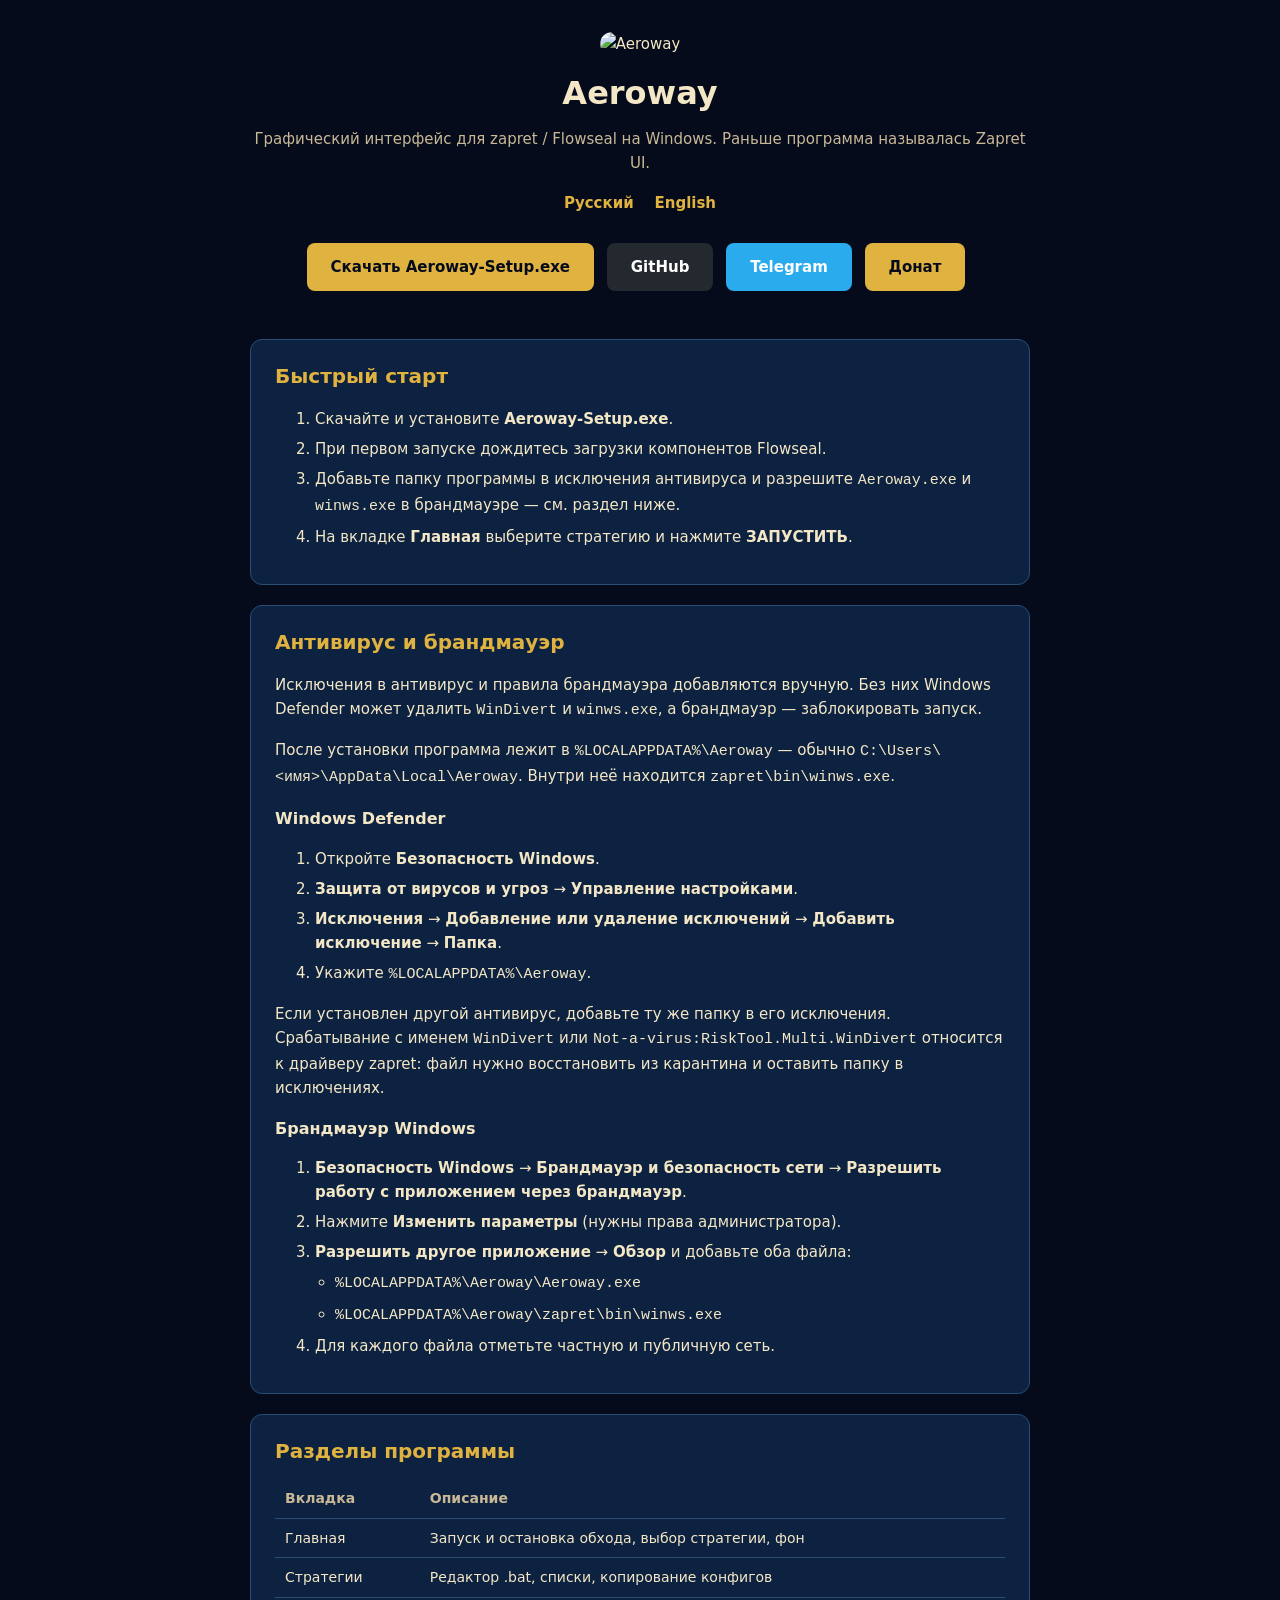
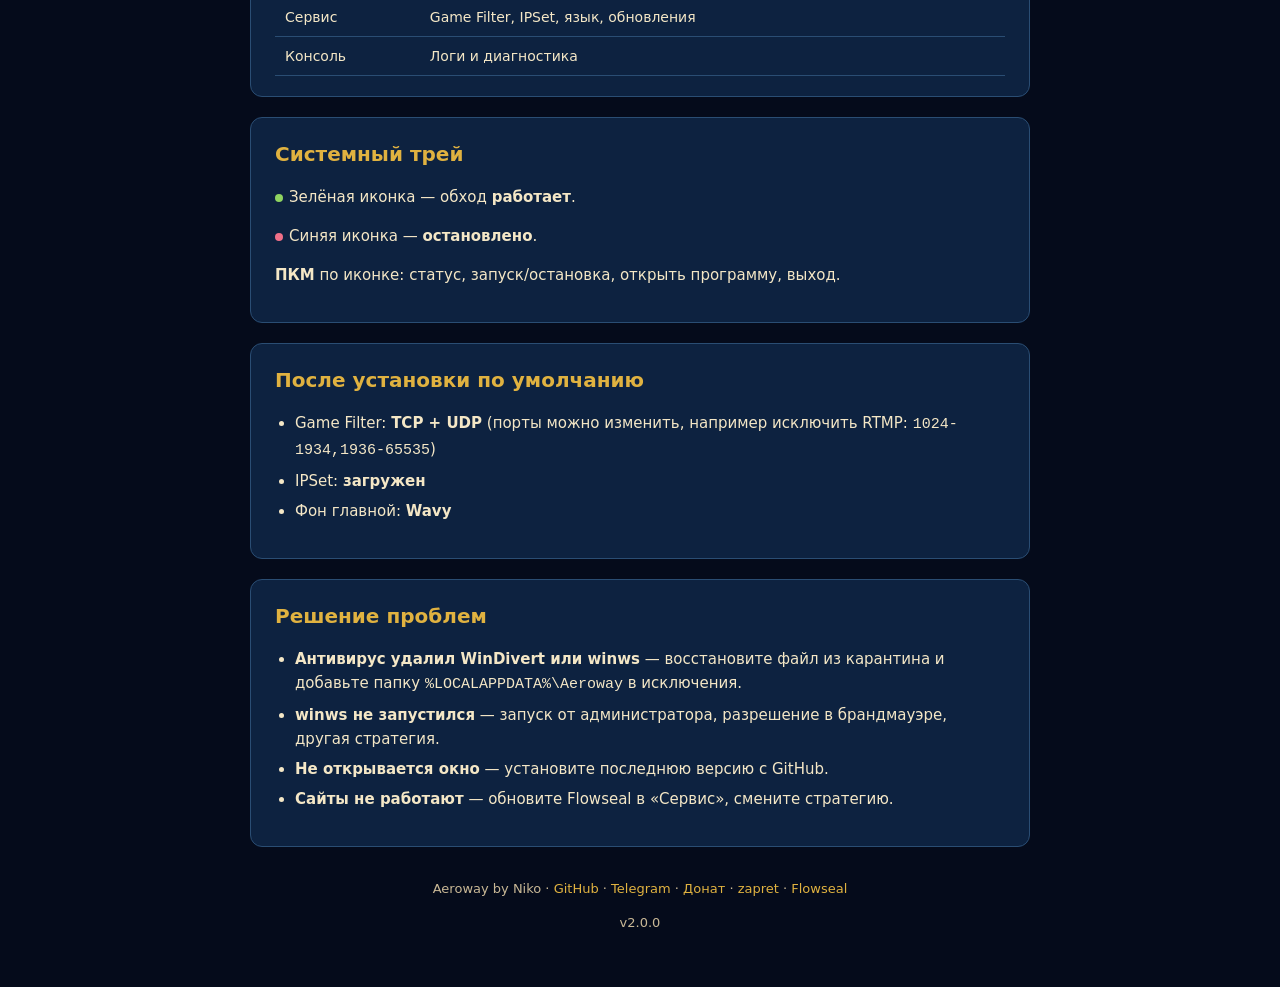
==== docs/index.html @ 629d97ea "Mark Aeroway 2.0.0 as the finished release. Co-authored-by: Cursor <cursoragent@cursor.com>" ====
<!DOCTYPE html>
<html lang="ru">
<head>
  <meta charset="UTF-8">
  <meta name="viewport" content="width=device-width, initial-scale=1">
  <title>Aeroway — руководство</title>
  <meta name="description" content="Руководство пользователя Aeroway — обход блокировок Discord, YouTube и других сервисов на Windows.">
  <link rel="icon" href="https://raw.githubusercontent.com/RaccoonLaptop/Aeroway/main/Assets/icon-readme.png">
  <style>
    :root {
      --bg: #050b1b;
      --surface: #0d2240;
      --surface-light: #12355b;
      --border: #2a4d73;
      --accent: #e0b240;
      --accent-hover: #f0cc62;
      --success: #8fd460;
      --error: #f07088;
      --text: #f4e7c6;
      --muted: #c9b896;
    }
    * { box-sizing: border-box; }
    body {
      margin: 0;
      font-family: "Segoe UI", system-ui, sans-serif;
      background: var(--bg);
      color: var(--text);
      line-height: 1.6;
      font-size: 15px;
    }
    a { color: var(--accent); text-decoration: none; }
    a:hover { color: var(--accent-hover); text-decoration: underline; }
    .wrap { max-width: 820px; margin: 0 auto; padding: 32px 20px 64px; }
    header { text-align: center; margin-bottom: 40px; }
    header img { width: 96px; height: 96px; border-radius: 20px; margin-bottom: 12px; }
    h1 { font-size: 2rem; margin: 0 0 8px; }
    .tagline { color: var(--muted); margin: 0; }
    nav.lang { margin-top: 16px; }
    nav.lang a { margin: 0 8px; font-weight: 600; }
    section {
      background: var(--surface);
      border: 1px solid var(--border);
      border-radius: 12px;
      padding: 20px 24px;
      margin-bottom: 20px;
    }
    h2 { font-size: 1.25rem; margin: 0 0 12px; color: var(--accent); }
    h3 { font-size: 1rem; margin: 16px 0 8px; }
    ul { padding-left: 1.25rem; }
    li { margin: 6px 0; }
    .btn {
      display: inline-block;
      background: var(--accent);
      color: #050b1b;
      font-weight: 600;
      padding: 12px 24px;
      border-radius: 8px;
      margin: 8px 8px 8px 0;
      text-decoration: none;
    }
    .btn:hover { background: var(--accent-hover); color: #050b1b; text-decoration: none; }
    .btn.secondary {
      background: var(--surface-light);
      color: var(--text);
      border: 1px solid var(--border);
    }
    .btn.telegram { background: #2AABEE; color: #fff; }
    .btn.telegram:hover { background: #229ED9; color: #fff; }
    .btn.github { background: #24292F; color: #fff; }
    .btn.github:hover { background: #32383F; color: #fff; }
    .btn.donate { background: #e0b240; color: #050b1b; }
    .btn.donate:hover { background: #f0cc62; color: #050b1b; }
    table { width: 100%; border-collapse: collapse; font-size: 14px; }
    th, td { text-align: left; padding: 8px 10px; border-bottom: 1px solid var(--border); }
    th { color: var(--muted); font-weight: 600; }
    .dot { display: inline-block; width: 8px; height: 8px; border-radius: 50%; margin-right: 6px; vertical-align: middle; }
    .dot.ok { background: var(--success); }
    .dot.err { background: var(--error); }
    footer { text-align: center; color: var(--muted); font-size: 13px; margin-top: 32px; }
    #en { display: none; }
    html.lang-en #ru { display: none; }
    html.lang-en #en { display: block; }
  </style>
</head>
<body>
  <div class="wrap">
    <header>
      <img src="https://raw.githubusercontent.com/RaccoonLaptop/Aeroway/main/Assets/icon-readme.png" alt="Aeroway">
      <h1>Aeroway</h1>
      <p class="tagline" id="ru">Графический интерфейс для zapret / Flowseal на Windows. Раньше программа называлась Zapret UI.</p>
      <p class="tagline" id="en">Graphical interface for zapret / Flowseal on Windows. Previously called Zapret UI.</p>
      <nav class="lang">
        <a href="#" onclick="setLang('ru');return false;">Русский</a>
        <a href="#" onclick="setLang('en');return false;">English</a>
      </nav>
      <p style="margin-top:20px">
        <a class="btn" href="https://github.com/RaccoonLaptop/Aeroway/releases/latest">Скачать Aeroway-Setup.exe</a>
        <a class="btn github" href="https://github.com/RaccoonLaptop/Aeroway">GitHub</a>
        <a class="btn telegram" href="https://t.me/AerowayUI">Telegram</a>
        <a class="btn donate" href="donate.html">Донат</a>
      </p>
    </header>

    <div id="ru-content">
      <section>
        <h2>Быстрый старт</h2>
        <ol>
          <li>Скачайте и установите <strong>Aeroway-Setup.exe</strong>.</li>
          <li>При первом запуске дождитесь загрузки компонентов Flowseal.</li>
          <li>Добавьте папку программы в исключения антивируса и разрешите <code>Aeroway.exe</code> и <code>winws.exe</code> в брандмауэре — см. раздел ниже.</li>
          <li>На вкладке <strong>Главная</strong> выберите стратегию и нажмите <strong>ЗАПУСТИТЬ</strong>.</li>
        </ol>
      </section>

      <section>
        <h2>Антивирус и брандмауэр</h2>
        <p>Исключения в антивирус и правила брандмауэра добавляются вручную. Без них Windows Defender может удалить <code>WinDivert</code> и <code>winws.exe</code>, а брандмауэр — заблокировать запуск.</p>
        <p>После установки программа лежит в <code>%LOCALAPPDATA%\Aeroway</code> — обычно <code>C:\Users\&lt;имя&gt;\AppData\Local\Aeroway</code>. Внутри неё находится <code>zapret\bin\winws.exe</code>.</p>
        <h3>Windows Defender</h3>
        <ol>
          <li>Откройте <strong>Безопасность Windows</strong>.</li>
          <li><strong>Защита от вирусов и угроз</strong> → <strong>Управление настройками</strong>.</li>
          <li><strong>Исключения</strong> → <strong>Добавление или удаление исключений</strong> → <strong>Добавить исключение</strong> → <strong>Папка</strong>.</li>
          <li>Укажите <code>%LOCALAPPDATA%\Aeroway</code>.</li>
        </ol>
        <p>Если установлен другой антивирус, добавьте ту же папку в его исключения. Срабатывание с именем <code>WinDivert</code> или <code>Not-a-virus:RiskTool.Multi.WinDivert</code> относится к драйверу zapret: файл нужно восстановить из карантина и оставить папку в исключениях.</p>
        <h3>Брандмауэр Windows</h3>
        <ol>
          <li><strong>Безопасность Windows</strong> → <strong>Брандмауэр и безопасность сети</strong> → <strong>Разрешить работу с приложением через брандмауэр</strong>.</li>
          <li>Нажмите <strong>Изменить параметры</strong> (нужны права администратора).</li>
          <li><strong>Разрешить другое приложение</strong> → <strong>Обзор</strong> и добавьте оба файла:
            <ul>
              <li><code>%LOCALAPPDATA%\Aeroway\Aeroway.exe</code></li>
              <li><code>%LOCALAPPDATA%\Aeroway\zapret\bin\winws.exe</code></li>
            </ul>
          </li>
          <li>Для каждого файла отметьте частную и публичную сеть.</li>
        </ol>
      </section>

      <section>
        <h2>Разделы программы</h2>
        <table>
          <tr><th>Вкладка</th><th>Описание</th></tr>
          <tr><td>Главная</td><td>Запуск и остановка обхода, выбор стратегии, фон</td></tr>
          <tr><td>Стратегии</td><td>Редактор .bat, списки, копирование конфигов</td></tr>
          <tr><td>Сервис</td><td>Game Filter, IPSet, язык, обновления</td></tr>
          <tr><td>Консоль</td><td>Логи и диагностика</td></tr>
        </table>
      </section>

      <section>
        <h2>Системный трей</h2>
        <p><span class="dot ok"></span>Зелёная иконка — обход <strong>работает</strong>.</p>
        <p><span class="dot err"></span>Синяя иконка — <strong>остановлено</strong>.</p>
        <p><strong>ПКМ</strong> по иконке: статус, запуск/остановка, открыть программу, выход.</p>
      </section>

      <section>
        <h2>После установки по умолчанию</h2>
        <ul>
          <li>Game Filter: <strong>TCP + UDP</strong> (порты можно изменить, например исключить RTMP: <code>1024-1934,1936-65535</code>)</li>
          <li>IPSet: <strong>загружен</strong></li>
          <li>Фон главной: <strong>Wavy</strong></li>
        </ul>
      </section>

      <section>
        <h2>Решение проблем</h2>
        <ul>
          <li><strong>Антивирус удалил WinDivert или winws</strong> — восстановите файл из карантина и добавьте папку <code>%LOCALAPPDATA%\Aeroway</code> в исключения.</li>
          <li><strong>winws не запустился</strong> — запуск от администратора, разрешение в брандмауэре, другая стратегия.</li>
          <li><strong>Не открывается окно</strong> — установите последнюю версию с GitHub.</li>
          <li><strong>Сайты не работают</strong> — обновите Flowseal в «Сервис», смените стратегию.</li>
        </ul>
      </section>

    </div>

    <div id="en-content" style="display:none">
      <section>
        <h2>Quick start</h2>
        <ol>
          <li>Download and install <strong>Aeroway-Setup.exe</strong>.</li>
          <li>On first launch wait for Flowseal components to download.</li>
          <li>Add the app folder to antivirus exclusions and allow <code>Aeroway.exe</code> and <code>winws.exe</code> through the firewall — see the section below.</li>
          <li>On <strong>Home</strong> pick a strategy and press <strong>START</strong>.</li>
        </ol>
      </section>

      <section>
        <h2>Antivirus and firewall</h2>
        <p>Antivirus exclusions and firewall rules are added manually. Without them, Windows Defender may remove <code>WinDivert</code> and <code>winws.exe</code>, and the firewall may block startup.</p>
        <p>After installation the app is in <code>%LOCALAPPDATA%\Aeroway</code> — usually <code>C:\Users\&lt;name&gt;\AppData\Local\Aeroway</code>. <code>zapret\bin\winws.exe</code> is inside that folder.</p>
        <h3>Windows Defender</h3>
        <ol>
          <li>Open <strong>Windows Security</strong>.</li>
          <li><strong>Virus &amp; threat protection</strong> → <strong>Manage settings</strong>.</li>
          <li><strong>Exclusions</strong> → <strong>Add or remove exclusions</strong> → <strong>Add an exclusion</strong> → <strong>Folder</strong>.</li>
          <li>Select <code>%LOCALAPPDATA%\Aeroway</code>.</li>
        </ol>
        <p>With another antivirus, add the same folder to its exclusions. A detection named <code>WinDivert</code> or <code>Not-a-virus:RiskTool.Multi.WinDivert</code> is the zapret driver: restore the file from quarantine and keep the folder excluded.</p>
        <h3>Windows Firewall</h3>
        <ol>
          <li><strong>Windows Security</strong> → <strong>Firewall &amp; network protection</strong> → <strong>Allow an app through firewall</strong>.</li>
          <li>Click <strong>Change settings</strong> (administrator rights required).</li>
          <li><strong>Allow another app</strong> → <strong>Browse</strong> and add both files:
            <ul>
              <li><code>%LOCALAPPDATA%\Aeroway\Aeroway.exe</code></li>
              <li><code>%LOCALAPPDATA%\Aeroway\zapret\bin\winws.exe</code></li>
            </ul>
          </li>
          <li>For each file, allow private and public networks.</li>
        </ol>
      </section>

      <section>
        <h2>App sections</h2>
        <table>
          <tr><th>Tab</th><th>Description</th></tr>
          <tr><td>Home</td><td>Start/stop bypass, strategy picker, background</td></tr>
          <tr><td>Strategies</td><td>.bat editor, lists, copy configs</td></tr>
          <tr><td>Service</td><td>Game filter, IPSet, language, updates</td></tr>
          <tr><td>Console</td><td>Logs and diagnostics</td></tr>
        </table>
      </section>

      <section>
        <h2>System tray</h2>
        <p><span class="dot ok"></span>Green icon — bypass <strong>running</strong>.</p>
        <p><span class="dot err"></span>Blue icon — <strong>stopped</strong>.</p>
        <p><strong>Right-click</strong>: status, start/stop, open app, exit.</p>
      </section>

      <section>
        <h2>Fresh install defaults</h2>
        <ul>
          <li>Game Filter: <strong>TCP + UDP</strong> (ports can be customized, e.g. exclude RTMP: <code>1024-1934,1936-65535</code>)</li>
          <li>IPSet: <strong>loaded</strong></li>
          <li>Home background: <strong>Wavy</strong></li>
        </ul>
      </section>

      <section>
        <h2>Troubleshooting</h2>
        <ul>
          <li><strong>Antivirus removed WinDivert or winws</strong> — restore the file from quarantine and exclude <code>%LOCALAPPDATA%\Aeroway</code>.</li>
          <li><strong>winws did not start</strong> — run as administrator, allow it in the firewall, try another strategy.</li>
          <li><strong>Window won’t open</strong> — install the latest release from GitHub.</li>
          <li><strong>Sites still blocked</strong> — update Flowseal in Service, change strategy.</li>
        </ul>
      </section>
    </div>

    <footer>
      <p>Aeroway by Niko · <a href="https://github.com/RaccoonLaptop/Aeroway">GitHub</a> · <a href="https://t.me/AerowayUI">Telegram</a> · <a href="donate.html">Донат</a> · <a href="https://github.com/bol-van/zapret">zapret</a> · <a href="https://github.com/Flowseal/zapret-discord-youtube">Flowseal</a></p>
      <p>v2.0.0</p>
    </footer>
  </div>
  <script>
    function setLang(l) {
      document.documentElement.classList.toggle('lang-en', l === 'en');
      document.getElementById('ru-content').style.display = l === 'en' ? 'none' : 'block';
      document.getElementById('en-content').style.display = l === 'en' ? 'block' : 'none';
    }
  </script>
  <script src="wavy.js"></script>
</body>
</html>
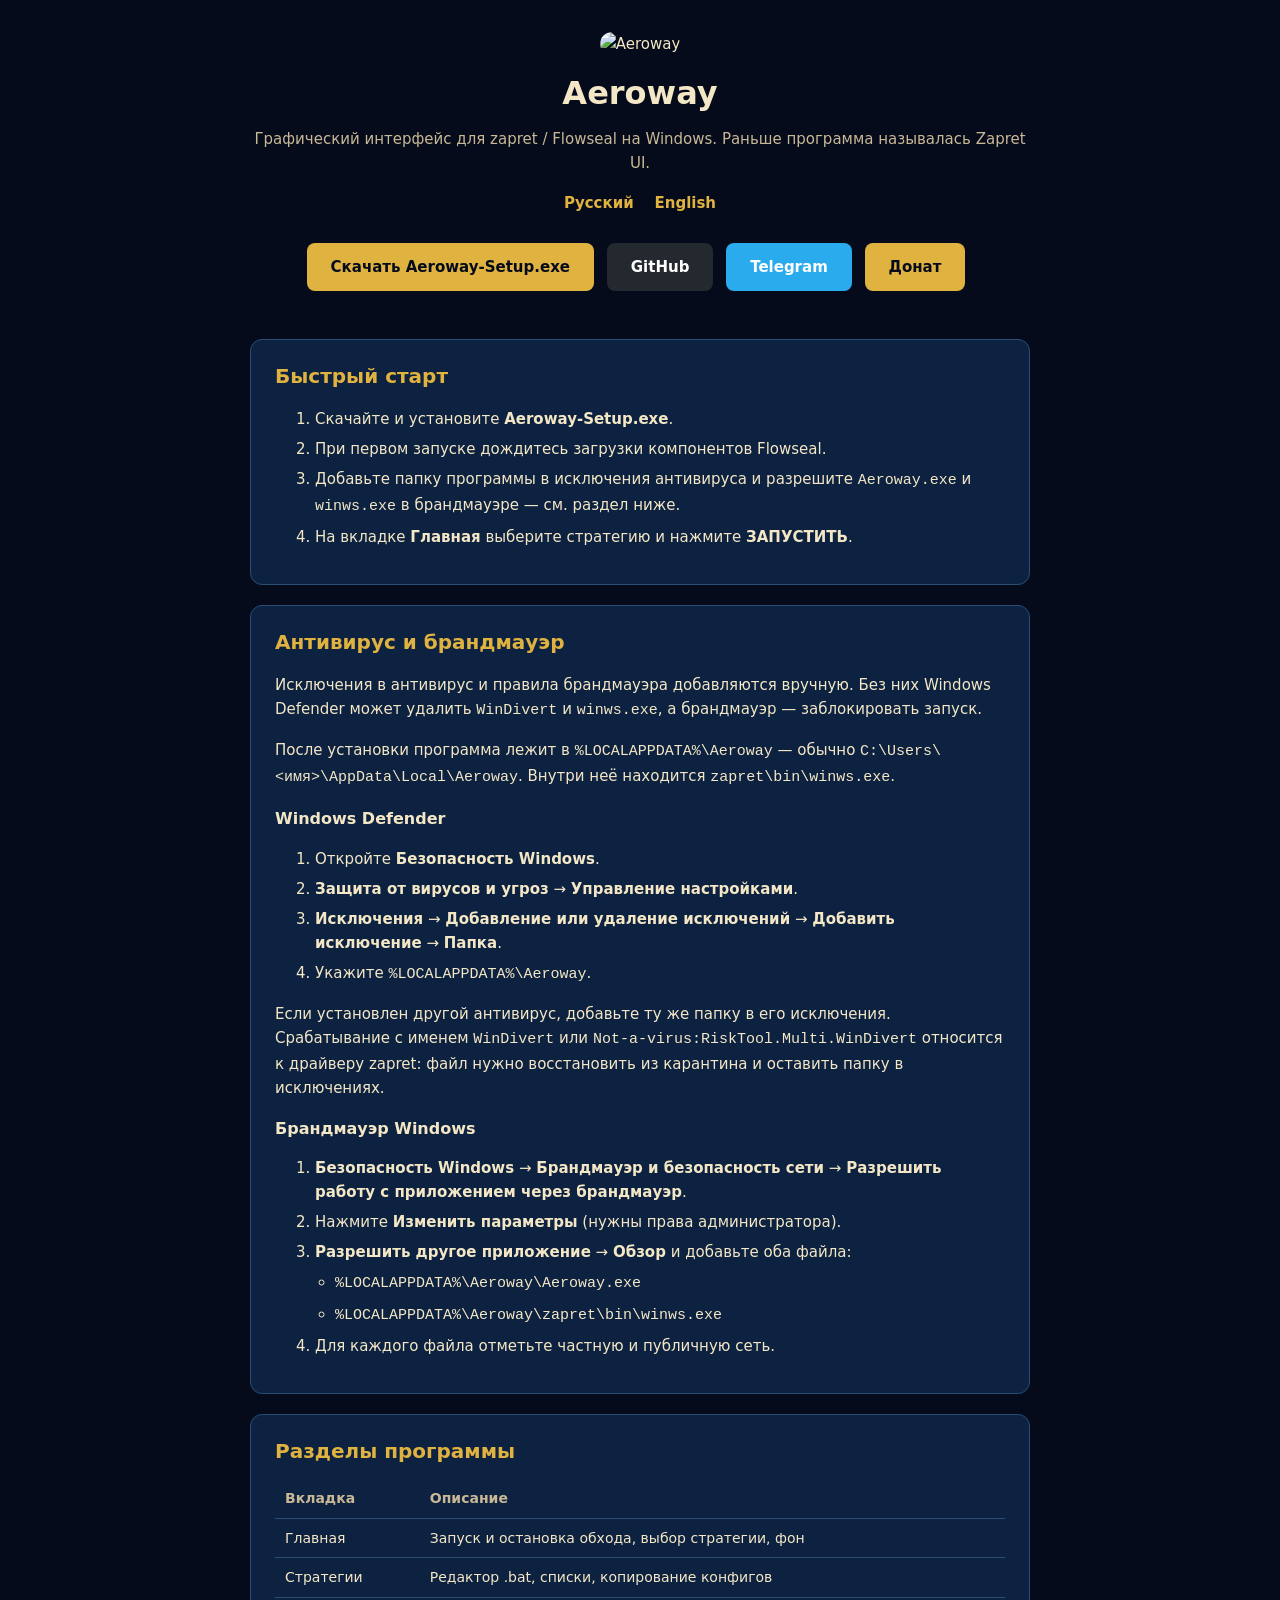
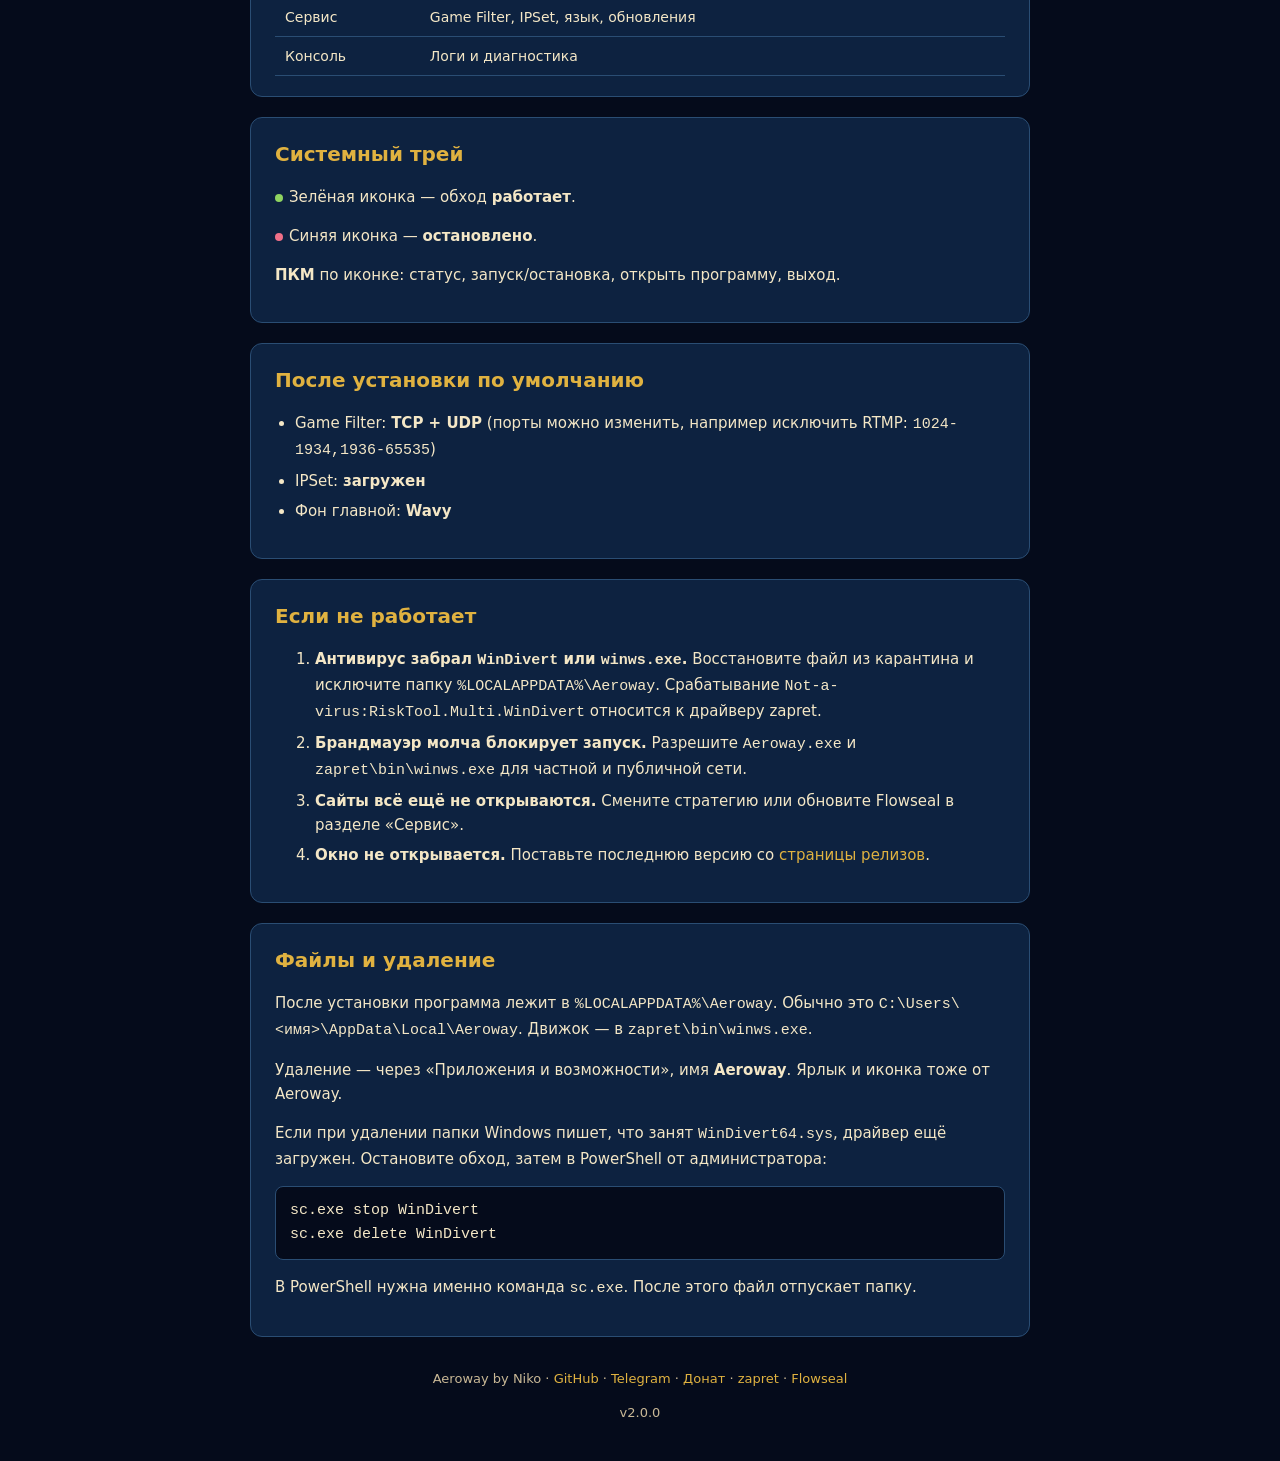
==== commit 1e88430f: "Move troubleshooting and uninstall notes into the guide and rename the interface section. Co-authore" ====
--- a/docs/index.html
+++ b/docs/index.html
@@ -76,6 +76,13 @@
     .dot { display: inline-block; width: 8px; height: 8px; border-radius: 50%; margin-right: 6px; vertical-align: middle; }
     .dot.ok { background: var(--success); }
     .dot.err { background: var(--error); }
+    pre {
+      background: var(--bg);
+      border: 1px solid var(--border);
+      border-radius: 8px;
+      padding: 12px 14px;
+      overflow-x: auto;
+    }
     footer { text-align: center; color: var(--muted); font-size: 13px; margin-top: 32px; }
     #en { display: none; }
     html.lang-en #ru { display: none; }
@@ -166,13 +173,23 @@
       </section>
 
       <section>
-        <h2>Решение проблем</h2>
-        <ul>
-          <li><strong>Антивирус удалил WinDivert или winws</strong> — восстановите файл из карантина и добавьте папку <code>%LOCALAPPDATA%\Aeroway</code> в исключения.</li>
-          <li><strong>winws не запустился</strong> — запуск от администратора, разрешение в брандмауэре, другая стратегия.</li>
-          <li><strong>Не открывается окно</strong> — установите последнюю версию с GitHub.</li>
-          <li><strong>Сайты не работают</strong> — обновите Flowseal в «Сервис», смените стратегию.</li>
-        </ul>
+        <h2>Если не работает</h2>
+        <ol>
+          <li><strong>Антивирус забрал <code>WinDivert</code> или <code>winws.exe</code>.</strong> Восстановите файл из карантина и исключите папку <code>%LOCALAPPDATA%\Aeroway</code>. Срабатывание <code>Not-a-virus:RiskTool.Multi.WinDivert</code> относится к драйверу zapret.</li>
+          <li><strong>Брандмауэр молча блокирует запуск.</strong> Разрешите <code>Aeroway.exe</code> и <code>zapret\bin\winws.exe</code> для частной и публичной сети.</li>
+          <li><strong>Сайты всё ещё не открываются.</strong> Смените стратегию или обновите Flowseal в разделе «Сервис».</li>
+          <li><strong>Окно не открывается.</strong> Поставьте последнюю версию со <a href="https://github.com/RaccoonLaptop/Aeroway/releases/latest">страницы релизов</a>.</li>
+        </ol>
+      </section>
+
+      <section>
+        <h2>Файлы и удаление</h2>
+        <p>После установки программа лежит в <code>%LOCALAPPDATA%\Aeroway</code>. Обычно это <code>C:\Users\&lt;имя&gt;\AppData\Local\Aeroway</code>. Движок — в <code>zapret\bin\winws.exe</code>.</p>
+        <p>Удаление — через «Приложения и возможности», имя <strong>Aeroway</strong>. Ярлык и иконка тоже от Aeroway.</p>
+        <p>Если при удалении папки Windows пишет, что занят <code>WinDivert64.sys</code>, драйвер ещё загружен. Остановите обход, затем в PowerShell от администратора:</p>
+        <pre><code>sc.exe stop WinDivert
+sc.exe delete WinDivert</code></pre>
+        <p>В PowerShell нужна именно команда <code>sc.exe</code>. После этого файл отпускает папку.</p>
       </section>
 
     </div>
@@ -242,13 +259,23 @@
       </section>
 
       <section>
-        <h2>Troubleshooting</h2>
-        <ul>
-          <li><strong>Antivirus removed WinDivert or winws</strong> — restore the file from quarantine and exclude <code>%LOCALAPPDATA%\Aeroway</code>.</li>
-          <li><strong>winws did not start</strong> — run as administrator, allow it in the firewall, try another strategy.</li>
-          <li><strong>Window won’t open</strong> — install the latest release from GitHub.</li>
-          <li><strong>Sites still blocked</strong> — update Flowseal in Service, change strategy.</li>
-        </ul>
+        <h2>If it does not start</h2>
+        <ol>
+          <li><strong>Antivirus removed <code>WinDivert</code> or <code>winws.exe</code>.</strong> Restore the file from quarantine and exclude <code>%LOCALAPPDATA%\Aeroway</code>. A detection named <code>Not-a-virus:RiskTool.Multi.WinDivert</code> is the zapret driver.</li>
+          <li><strong>The firewall blocks startup quietly.</strong> Allow <code>Aeroway.exe</code> and <code>zapret\bin\winws.exe</code> on private and public networks.</li>
+          <li><strong>Sites still do not open.</strong> Change the strategy or update Flowseal in Service.</li>
+          <li><strong>The window does not open.</strong> Install the latest build from the <a href="https://github.com/RaccoonLaptop/Aeroway/releases/latest">releases page</a>.</li>
+        </ol>
+      </section>
+
+      <section>
+        <h2>Files and removal</h2>
+        <p>After installation the app is in <code>%LOCALAPPDATA%\Aeroway</code>, usually <code>C:\Users\&lt;name&gt;\AppData\Local\Aeroway</code>. The engine is <code>zapret\bin\winws.exe</code>.</p>
+        <p>Remove it from Apps &amp; features under the name <strong>Aeroway</strong>. The shortcut and icon use that name too.</p>
+        <p>If Windows says <code>WinDivert64.sys</code> is in use, the driver is still loaded. Stop the bypass, then in an administrator PowerShell window:</p>
+        <pre><code>sc.exe stop WinDivert
+sc.exe delete WinDivert</code></pre>
+        <p>In PowerShell the command must be <code>sc.exe</code>. After that the file no longer locks the folder.</p>
       </section>
     </div>
 
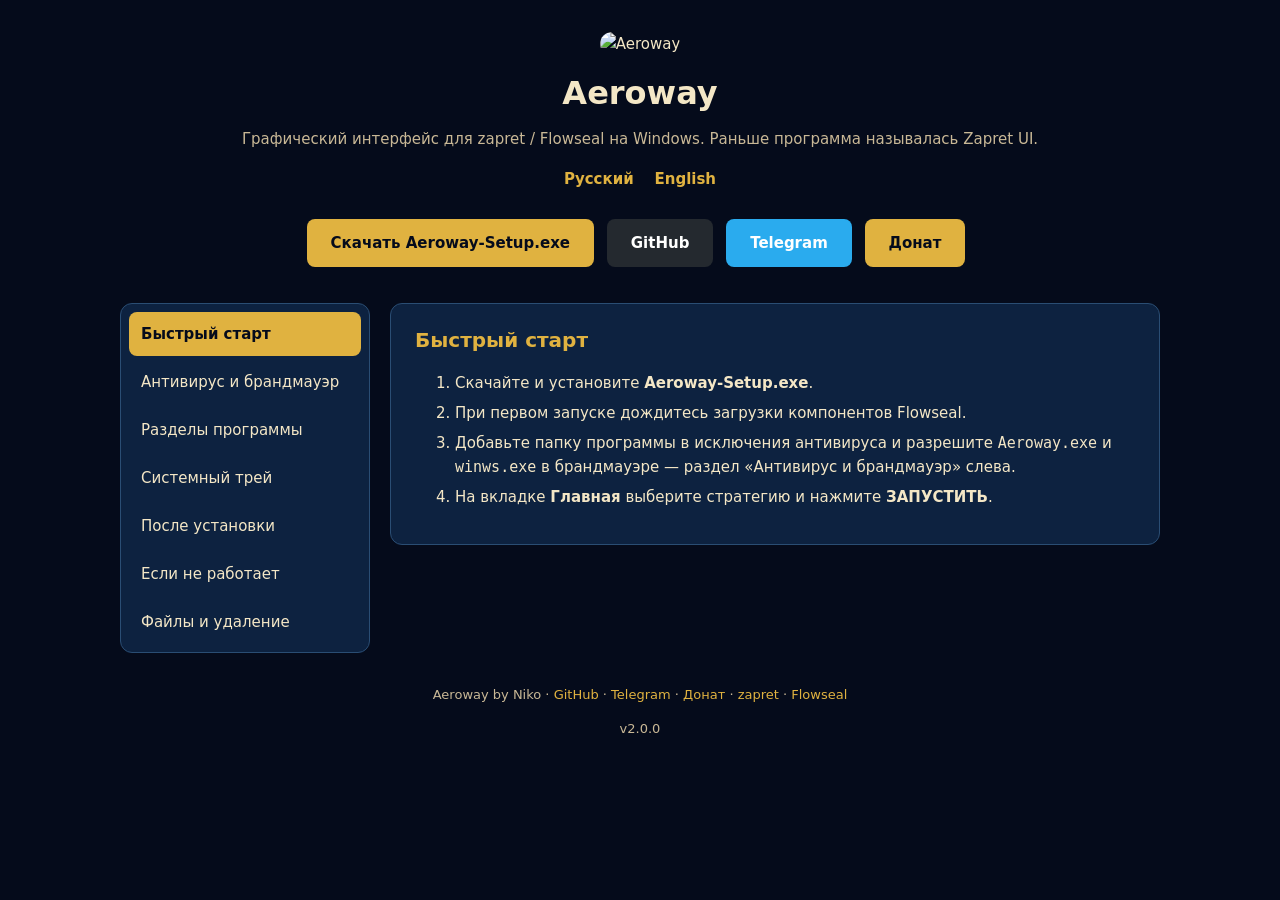
==== commit ddb55655: "Show the guide as a section list on the left and the selected text on the right. Co-authored-by: Cur" ====
--- a/docs/index.html
+++ b/docs/index.html
@@ -30,8 +30,39 @@
     }
     a { color: var(--accent); text-decoration: none; }
     a:hover { color: var(--accent-hover); text-decoration: underline; }
-    .wrap { max-width: 820px; margin: 0 auto; padding: 32px 20px 64px; }
-    header { text-align: center; margin-bottom: 40px; }
+    .wrap { max-width: 1080px; margin: 0 auto; padding: 32px 20px 64px; }
+    header { text-align: center; margin-bottom: 28px; }
+    .docs { display: grid; grid-template-columns: 250px minmax(0, 1fr); gap: 20px; align-items: start; }
+    .side {
+      position: sticky;
+      top: 16px;
+      background: var(--surface);
+      border: 1px solid var(--border);
+      border-radius: 12px;
+      padding: 8px;
+      display: flex;
+      flex-direction: column;
+      gap: 4px;
+    }
+    .side button {
+      appearance: none;
+      text-align: left;
+      background: transparent;
+      color: var(--text);
+      border: 0;
+      border-radius: 8px;
+      padding: 10px 12px;
+      cursor: pointer;
+      font: inherit;
+    }
+    .side button:hover { background: var(--surface-light); }
+    .side button.active { background: var(--accent); color: #050b1b; font-weight: 600; }
+    .panel { display: none; margin: 0; }
+    .panel.active { display: block; }
+    @media (max-width: 760px) {
+      .docs { grid-template-columns: 1fr; }
+      .side { position: static; }
+    }
     header img { width: 96px; height: 96px; border-radius: 20px; margin-bottom: 12px; }
     h1 { font-size: 2rem; margin: 0 0 8px; }
     .tagline { color: var(--muted); margin: 0; }
@@ -108,18 +139,38 @@
       </p>
     </header>
 
+    <div class="docs">
+    <nav class="side" id="ru-nav">
+      <button type="button" data-panel="start" class="active">Быстрый старт</button>
+      <button type="button" data-panel="antivirus">Антивирус и брандмауэр</button>
+      <button type="button" data-panel="sections">Разделы программы</button>
+      <button type="button" data-panel="tray">Системный трей</button>
+      <button type="button" data-panel="defaults">После установки</button>
+      <button type="button" data-panel="trouble">Если не работает</button>
+      <button type="button" data-panel="files">Файлы и удаление</button>
+    </nav>
+    <nav class="side" id="en-nav" style="display:none">
+      <button type="button" data-panel="start" class="active">Quick start</button>
+      <button type="button" data-panel="antivirus">Antivirus and firewall</button>
+      <button type="button" data-panel="sections">App sections</button>
+      <button type="button" data-panel="tray">System tray</button>
+      <button type="button" data-panel="defaults">After installation</button>
+      <button type="button" data-panel="trouble">If it does not start</button>
+      <button type="button" data-panel="files">Files and removal</button>
+    </nav>
+
     <div id="ru-content">
-      <section>
+      <section class="panel active" data-panel="start">
         <h2>Быстрый старт</h2>
         <ol>
           <li>Скачайте и установите <strong>Aeroway-Setup.exe</strong>.</li>
           <li>При первом запуске дождитесь загрузки компонентов Flowseal.</li>
-          <li>Добавьте папку программы в исключения антивируса и разрешите <code>Aeroway.exe</code> и <code>winws.exe</code> в брандмауэре — см. раздел ниже.</li>
+          <li>Добавьте папку программы в исключения антивируса и разрешите <code>Aeroway.exe</code> и <code>winws.exe</code> в брандмауэре — раздел «Антивирус и брандмауэр» слева.</li>
           <li>На вкладке <strong>Главная</strong> выберите стратегию и нажмите <strong>ЗАПУСТИТЬ</strong>.</li>
         </ol>
       </section>
 
-      <section>
+      <section class="panel" data-panel="antivirus">
         <h2>Антивирус и брандмауэр</h2>
         <p>Исключения в антивирус и правила брандмауэра добавляются вручную. Без них Windows Defender может удалить <code>WinDivert</code> и <code>winws.exe</code>, а брандмауэр — заблокировать запуск.</p>
         <p>После установки программа лежит в <code>%LOCALAPPDATA%\Aeroway</code> — обычно <code>C:\Users\&lt;имя&gt;\AppData\Local\Aeroway</code>. Внутри неё находится <code>zapret\bin\winws.exe</code>.</p>
@@ -145,7 +196,7 @@
         </ol>
       </section>
 
-      <section>
+      <section class="panel" data-panel="sections">
         <h2>Разделы программы</h2>
         <table>
           <tr><th>Вкладка</th><th>Описание</th></tr>
@@ -156,14 +207,14 @@
         </table>
       </section>
 
-      <section>
+      <section class="panel" data-panel="tray">
         <h2>Системный трей</h2>
         <p><span class="dot ok"></span>Зелёная иконка — обход <strong>работает</strong>.</p>
         <p><span class="dot err"></span>Синяя иконка — <strong>остановлено</strong>.</p>
         <p><strong>ПКМ</strong> по иконке: статус, запуск/остановка, открыть программу, выход.</p>
       </section>
 
-      <section>
+      <section class="panel" data-panel="defaults">
         <h2>После установки по умолчанию</h2>
         <ul>
           <li>Game Filter: <strong>TCP + UDP</strong> (порты можно изменить, например исключить RTMP: <code>1024-1934,1936-65535</code>)</li>
@@ -172,7 +223,7 @@
         </ul>
       </section>
 
-      <section>
+      <section class="panel" data-panel="trouble">
         <h2>Если не работает</h2>
         <ol>
           <li><strong>Антивирус забрал <code>WinDivert</code> или <code>winws.exe</code>.</strong> Восстановите файл из карантина и исключите папку <code>%LOCALAPPDATA%\Aeroway</code>. Срабатывание <code>Not-a-virus:RiskTool.Multi.WinDivert</code> относится к драйверу zapret.</li>
@@ -182,7 +233,7 @@
         </ol>
       </section>
 
-      <section>
+      <section class="panel" data-panel="files">
         <h2>Файлы и удаление</h2>
         <p>После установки программа лежит в <code>%LOCALAPPDATA%\Aeroway</code>. Обычно это <code>C:\Users\&lt;имя&gt;\AppData\Local\Aeroway</code>. Движок — в <code>zapret\bin\winws.exe</code>.</p>
         <p>Удаление — через «Приложения и возможности», имя <strong>Aeroway</strong>. Ярлык и иконка тоже от Aeroway.</p>
@@ -195,17 +246,17 @@
     </div>
 
     <div id="en-content" style="display:none">
-      <section>
+      <section class="panel active" data-panel="start">
         <h2>Quick start</h2>
         <ol>
           <li>Download and install <strong>Aeroway-Setup.exe</strong>.</li>
           <li>On first launch wait for Flowseal components to download.</li>
-          <li>Add the app folder to antivirus exclusions and allow <code>Aeroway.exe</code> and <code>winws.exe</code> through the firewall — see the section below.</li>
+          <li>Add the app folder to antivirus exclusions and allow <code>Aeroway.exe</code> and <code>winws.exe</code> through the firewall — see “Antivirus and firewall” in the menu.</li>
           <li>On <strong>Home</strong> pick a strategy and press <strong>START</strong>.</li>
         </ol>
       </section>
 
-      <section>
+      <section class="panel" data-panel="antivirus">
         <h2>Antivirus and firewall</h2>
         <p>Antivirus exclusions and firewall rules are added manually. Without them, Windows Defender may remove <code>WinDivert</code> and <code>winws.exe</code>, and the firewall may block startup.</p>
         <p>After installation the app is in <code>%LOCALAPPDATA%\Aeroway</code> — usually <code>C:\Users\&lt;name&gt;\AppData\Local\Aeroway</code>. <code>zapret\bin\winws.exe</code> is inside that folder.</p>
@@ -231,7 +282,7 @@
         </ol>
       </section>
 
-      <section>
+      <section class="panel" data-panel="sections">
         <h2>App sections</h2>
         <table>
           <tr><th>Tab</th><th>Description</th></tr>
@@ -242,14 +293,14 @@
         </table>
       </section>
 
-      <section>
+      <section class="panel" data-panel="tray">
         <h2>System tray</h2>
         <p><span class="dot ok"></span>Green icon — bypass <strong>running</strong>.</p>
         <p><span class="dot err"></span>Blue icon — <strong>stopped</strong>.</p>
         <p><strong>Right-click</strong>: status, start/stop, open app, exit.</p>
       </section>
 
-      <section>
+      <section class="panel" data-panel="defaults">
         <h2>Fresh install defaults</h2>
         <ul>
           <li>Game Filter: <strong>TCP + UDP</strong> (ports can be customized, e.g. exclude RTMP: <code>1024-1934,1936-65535</code>)</li>
@@ -258,7 +309,7 @@
         </ul>
       </section>
 
-      <section>
+      <section class="panel" data-panel="trouble">
         <h2>If it does not start</h2>
         <ol>
           <li><strong>Antivirus removed <code>WinDivert</code> or <code>winws.exe</code>.</strong> Restore the file from quarantine and exclude <code>%LOCALAPPDATA%\Aeroway</code>. A detection named <code>Not-a-virus:RiskTool.Multi.WinDivert</code> is the zapret driver.</li>
@@ -268,7 +319,7 @@
         </ol>
       </section>
 
-      <section>
+      <section class="panel" data-panel="files">
         <h2>Files and removal</h2>
         <p>After installation the app is in <code>%LOCALAPPDATA%\Aeroway</code>, usually <code>C:\Users\&lt;name&gt;\AppData\Local\Aeroway</code>. The engine is <code>zapret\bin\winws.exe</code>.</p>
         <p>Remove it from Apps &amp; features under the name <strong>Aeroway</strong>. The shortcut and icon use that name too.</p>
@@ -278,6 +329,7 @@
         <p>In PowerShell the command must be <code>sc.exe</code>. After that the file no longer locks the folder.</p>
       </section>
     </div>
+    </div>
 
     <footer>
       <p>Aeroway by Niko · <a href="https://github.com/RaccoonLaptop/Aeroway">GitHub</a> · <a href="https://t.me/AerowayUI">Telegram</a> · <a href="donate.html">Донат</a> · <a href="https://github.com/bol-van/zapret">zapret</a> · <a href="https://github.com/Flowseal/zapret-discord-youtube">Flowseal</a></p>
@@ -285,11 +337,41 @@
     </footer>
   </div>
   <script>
-    function setLang(l) {
-      document.documentElement.classList.toggle('lang-en', l === 'en');
-      document.getElementById('ru-content').style.display = l === 'en' ? 'none' : 'block';
-      document.getElementById('en-content').style.display = l === 'en' ? 'block' : 'none';
-    }
+    var currentPanel = 'start';
+    var currentLang = 'ru';
+
+    function showPanel(lang, id) {
+      currentPanel = id;
+      var root = document.getElementById(lang + '-content');
+      var nav = document.getElementById(lang + '-nav');
+      root.querySelectorAll('.panel').forEach(function (panel) {
+        panel.classList.toggle('active', panel.dataset.panel === id);
+      });
+      nav.querySelectorAll('button').forEach(function (button) {
+        button.classList.toggle('active', button.dataset.panel === id);
+      });
+      if (location.hash !== '#' + id) history.replaceState(null, '', '#' + id);
+    }
+
+    function setLang(lang) {
+      currentLang = lang;
+      document.documentElement.classList.toggle('lang-en', lang === 'en');
+      document.getElementById('ru-nav').style.display = lang === 'en' ? 'none' : 'flex';
+      document.getElementById('en-nav').style.display = lang === 'en' ? 'flex' : 'none';
+      document.getElementById('ru-content').style.display = lang === 'en' ? 'none' : 'block';
+      document.getElementById('en-content').style.display = lang === 'en' ? 'block' : 'none';
+      showPanel(lang, currentPanel);
+    }
+
+    document.querySelectorAll('.side button').forEach(function (button) {
+      button.addEventListener('click', function () {
+        showPanel(currentLang, button.dataset.panel);
+      });
+    });
+
+    var initial = (location.hash || '').replace('#', '');
+    if (document.querySelector('.panel[data-panel="' + initial + '"]')) currentPanel = initial;
+    showPanel('ru', currentPanel);
   </script>
   <script src="wavy.js"></script>
 </body>
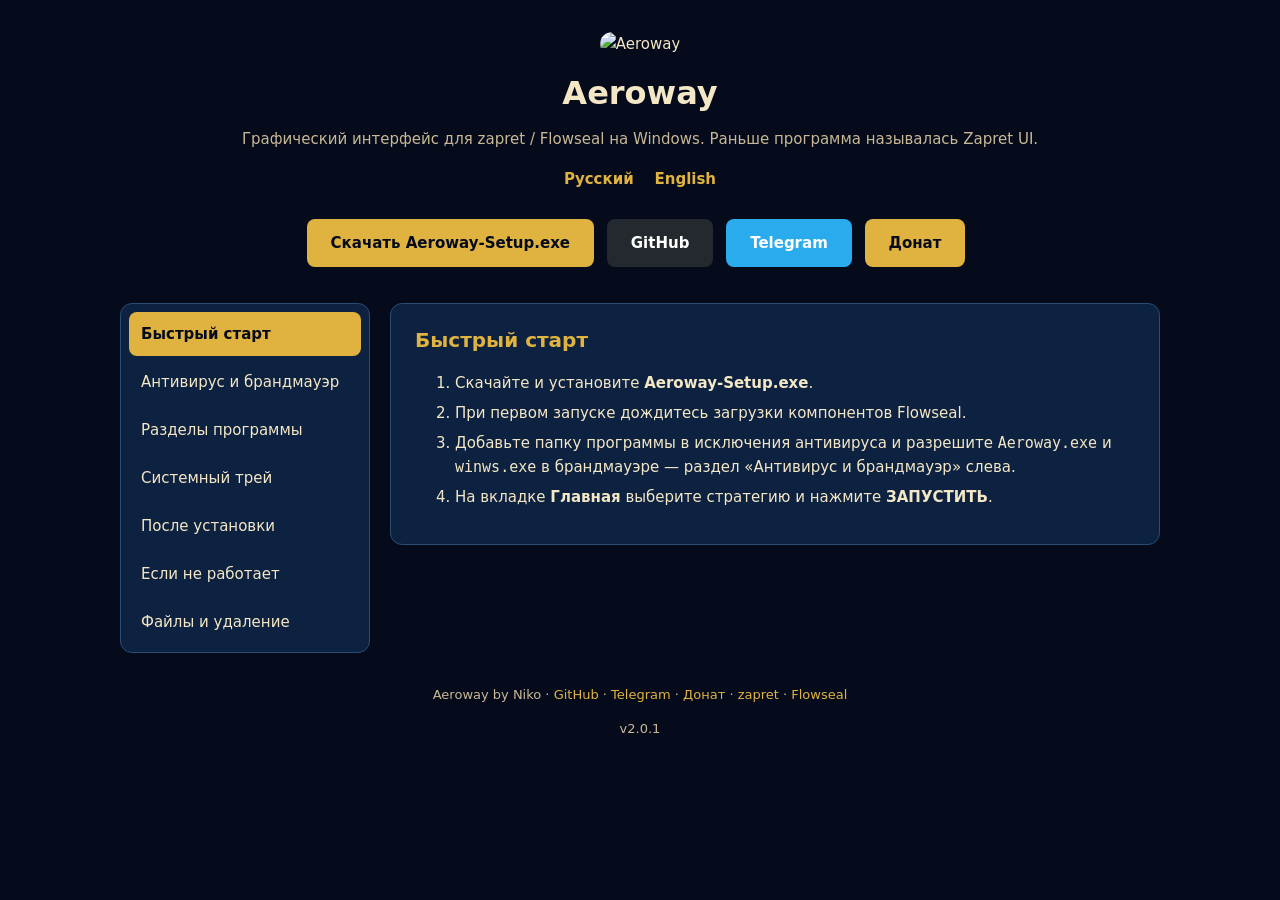
==== commit db157ab0: "Open Aeroway as administrator so bypass does not ask for permission again after startup. Co-authored" ====
--- a/docs/index.html
+++ b/docs/index.html
@@ -333,7 +333,7 @@
 
     <footer>
       <p>Aeroway by Niko · <a href="https://github.com/RaccoonLaptop/Aeroway">GitHub</a> · <a href="https://t.me/AerowayUI">Telegram</a> · <a href="donate.html">Донат</a> · <a href="https://github.com/bol-van/zapret">zapret</a> · <a href="https://github.com/Flowseal/zapret-discord-youtube">Flowseal</a></p>
-      <p>v2.0.0</p>
+      <p>v2.0.1</p>
     </footer>
   </div>
   <script>
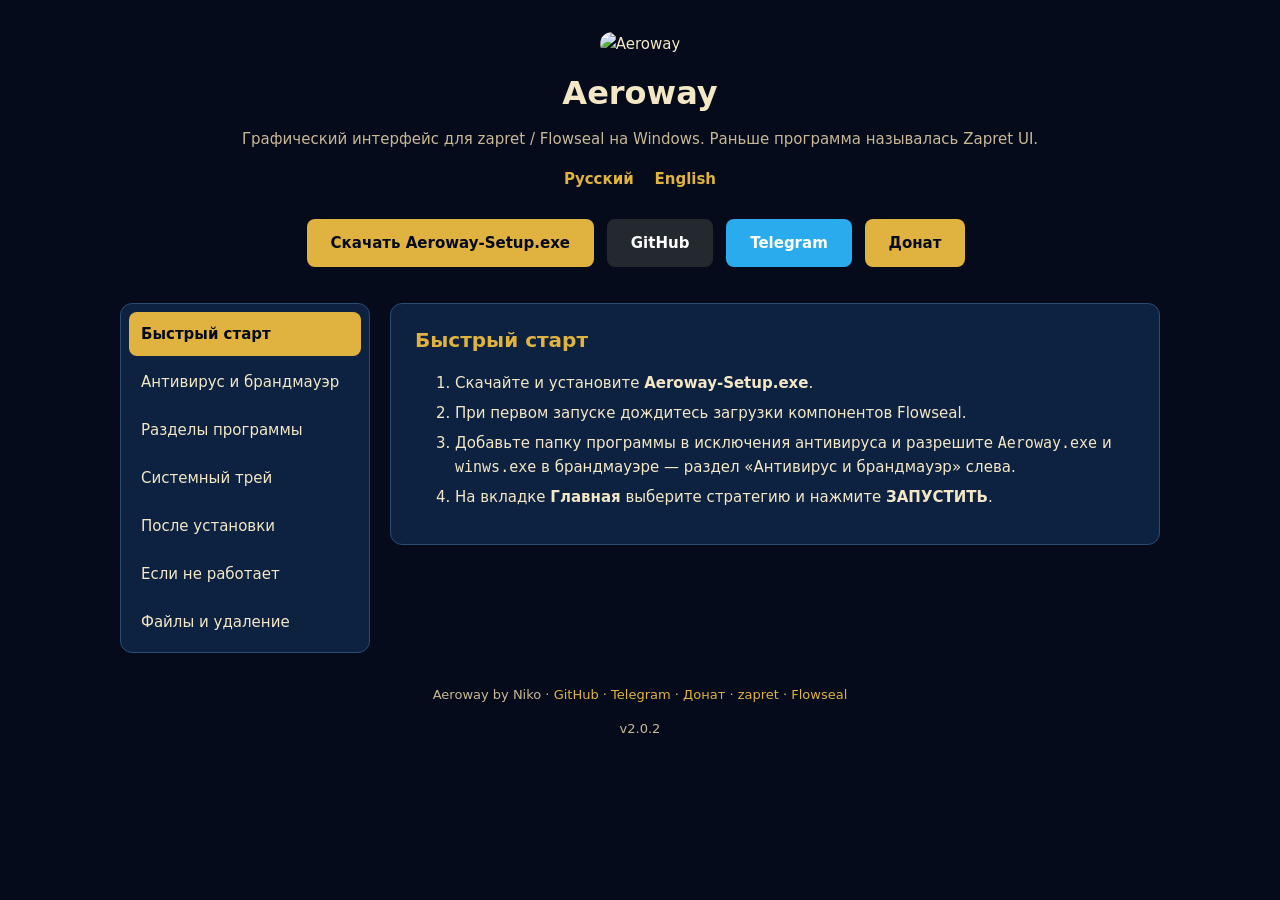
==== commit ed4cd3bd: "Rename the service links to Flowseal and Aeroway and drop the duplicate release button. Co-authored-" ====
--- a/docs/index.html
+++ b/docs/index.html
@@ -333,7 +333,7 @@
 
     <footer>
       <p>Aeroway by Niko · <a href="https://github.com/RaccoonLaptop/Aeroway">GitHub</a> · <a href="https://t.me/AerowayUI">Telegram</a> · <a href="donate.html">Донат</a> · <a href="https://github.com/bol-van/zapret">zapret</a> · <a href="https://github.com/Flowseal/zapret-discord-youtube">Flowseal</a></p>
-      <p>v2.0.1</p>
+      <p>v2.0.2</p>
     </footer>
   </div>
   <script>
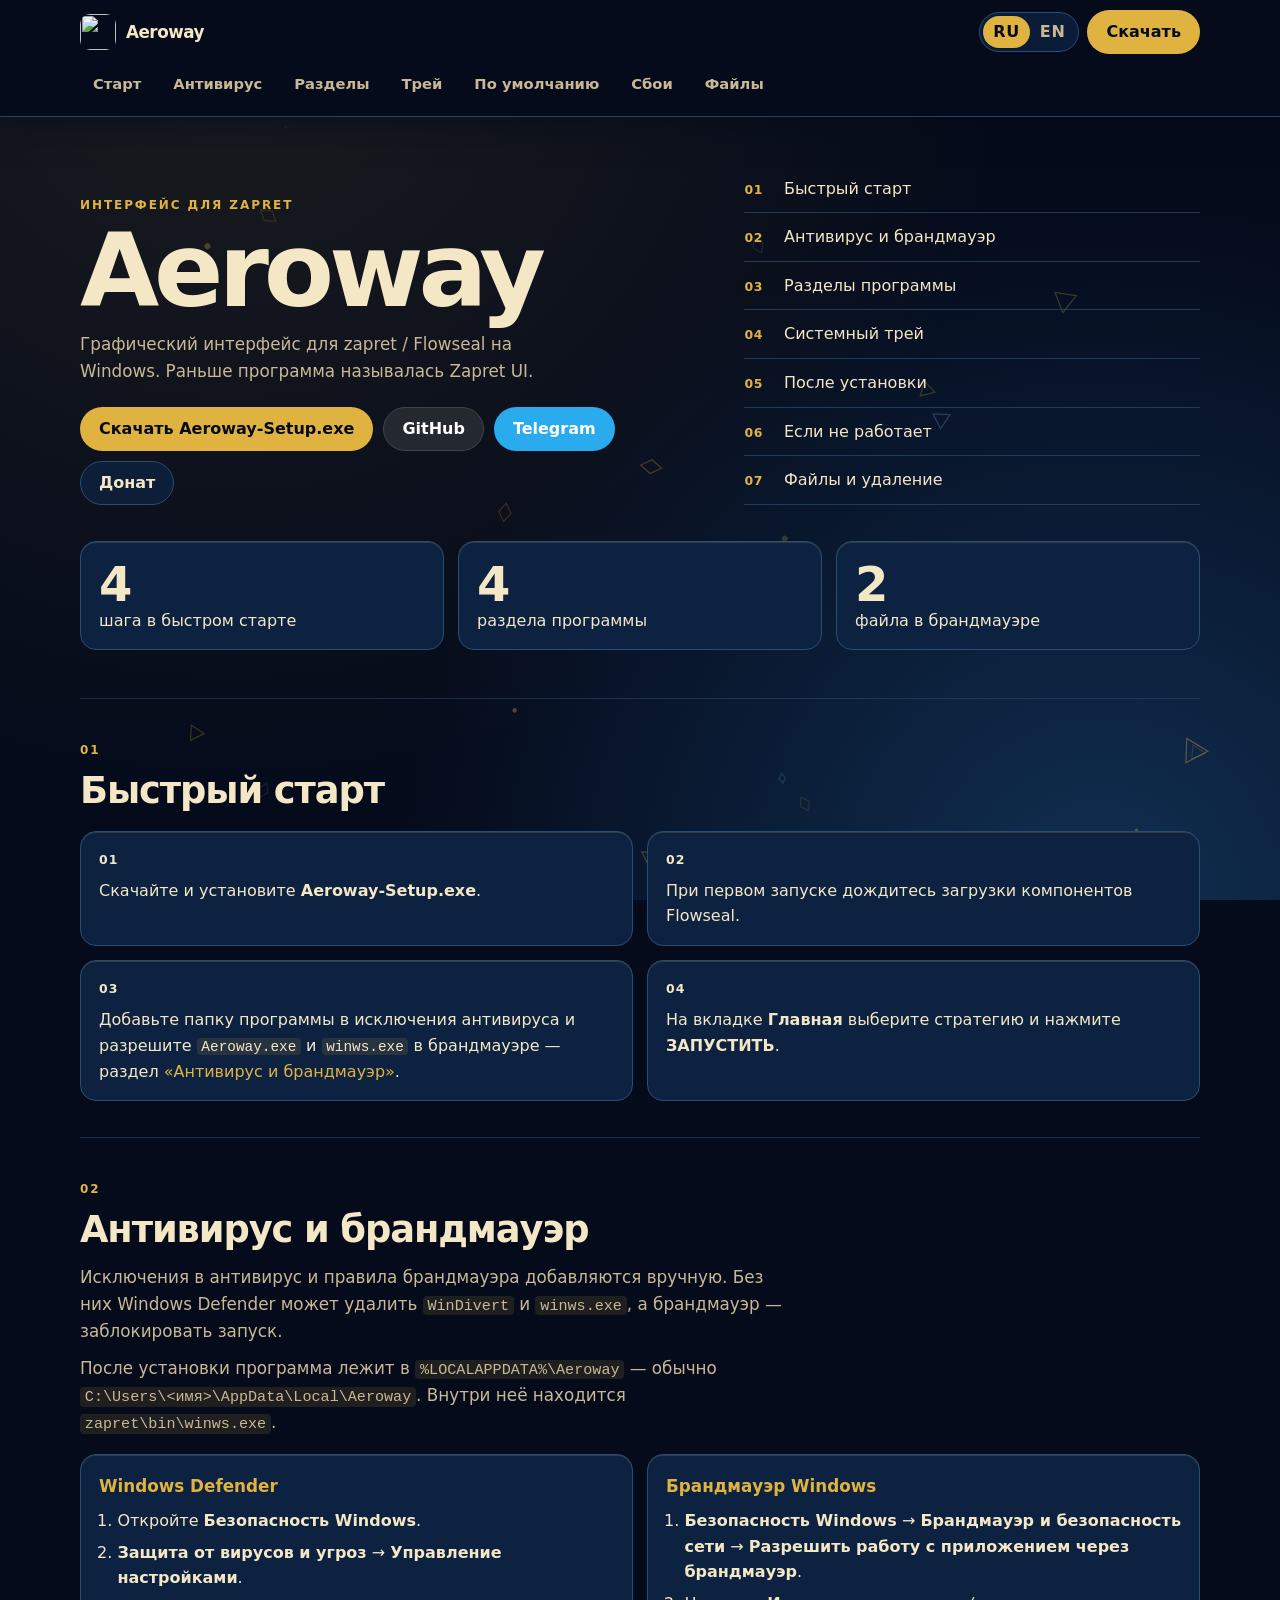
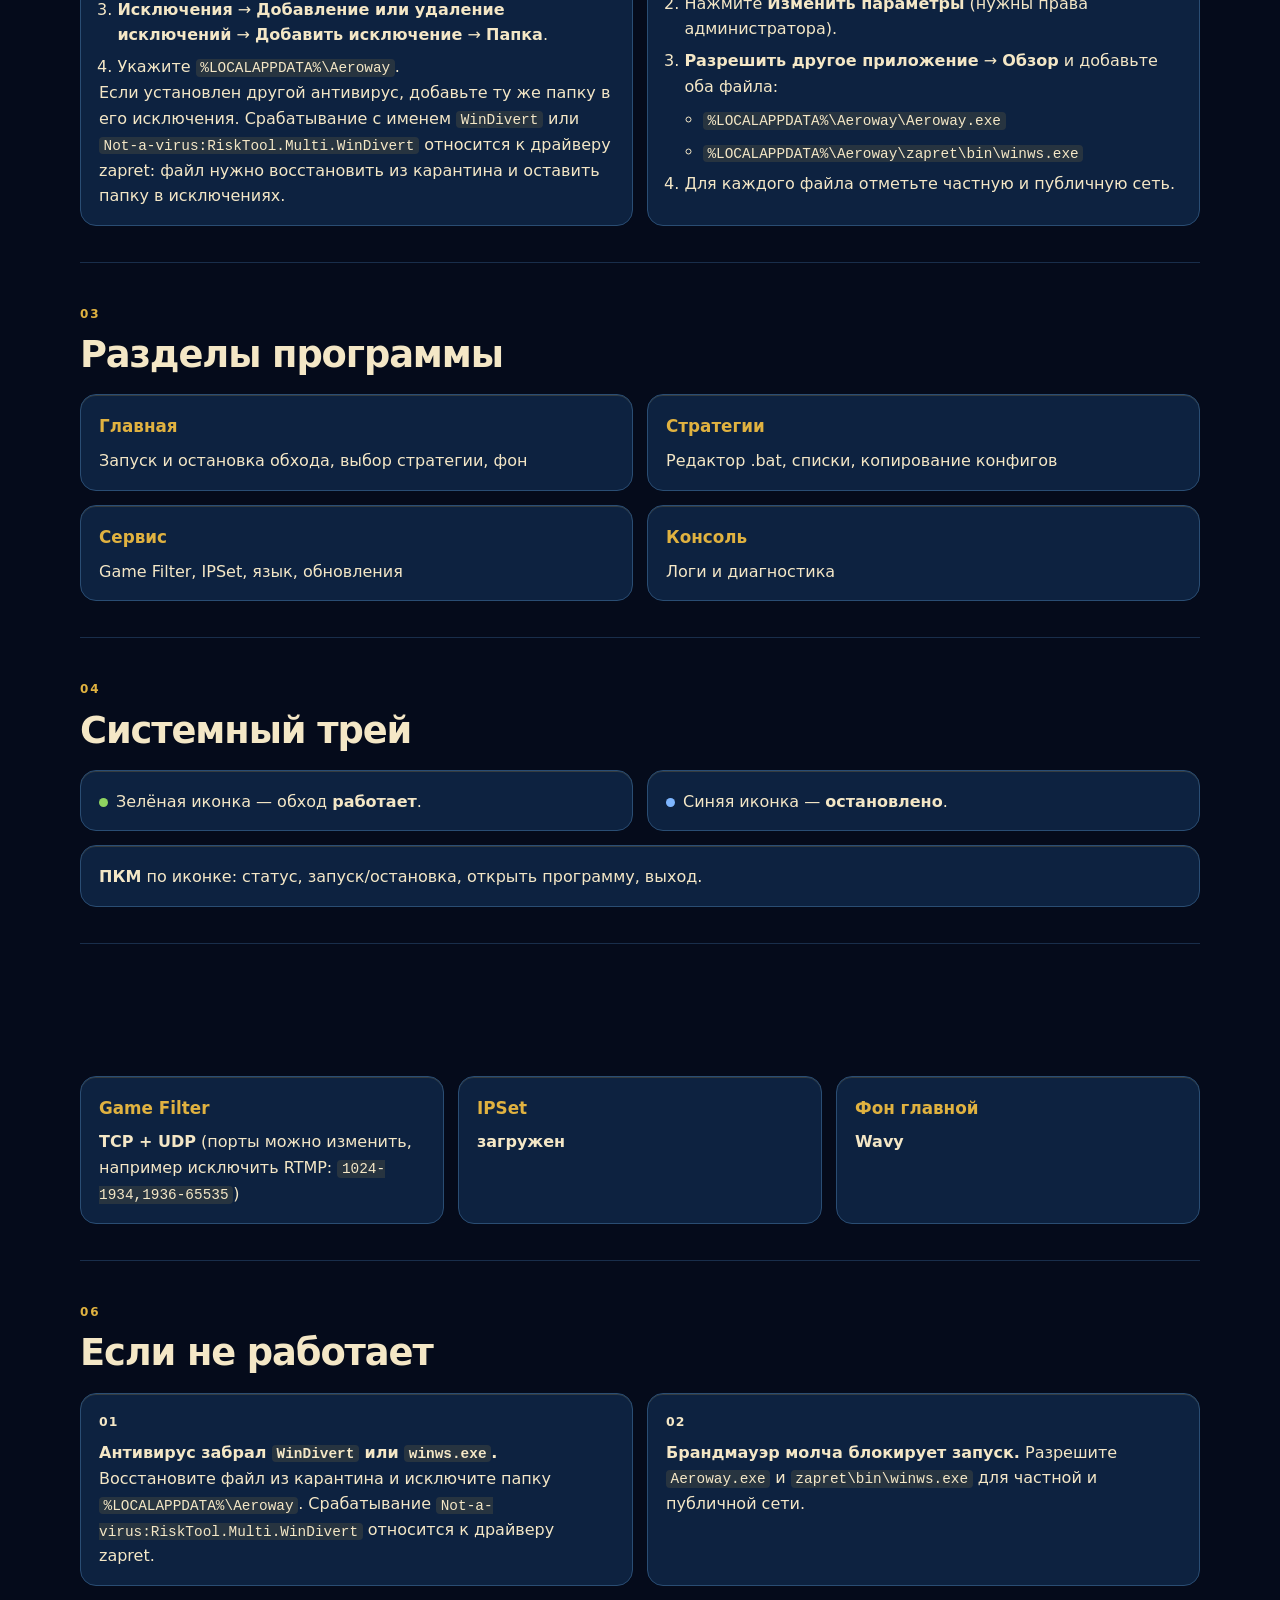
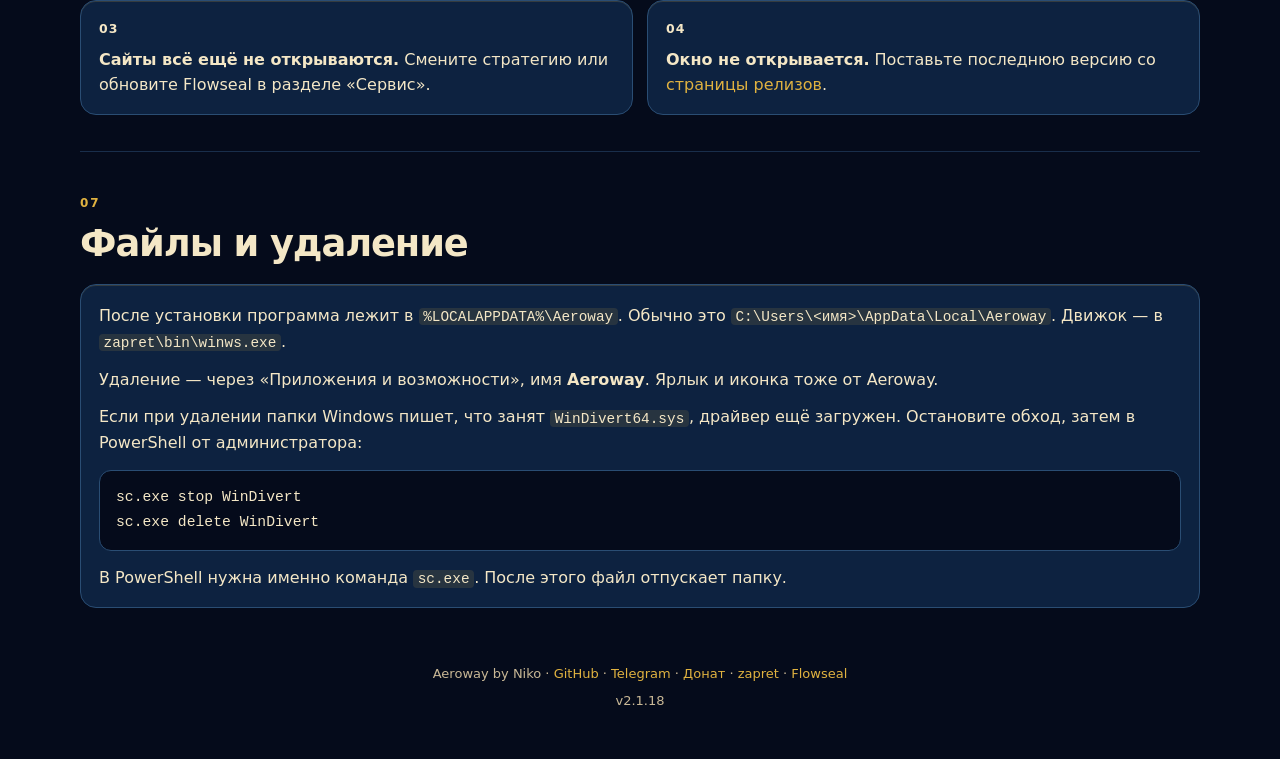
==== commit c30ac5c5: "Переделать сайт инструкций в тёмный лендинг со scroll-анимациями. Полный текст руководства на русско" ====
--- a/docs/index.html
+++ b/docs/index.html
@@ -3,376 +3,365 @@
 <head>
   <meta charset="UTF-8">
   <meta name="viewport" content="width=device-width, initial-scale=1">
-  <title>Aeroway — руководство</title>
+  <title data-ru="Aeroway — руководство" data-en="Aeroway — guide">Aeroway — руководство</title>
   <meta name="description" content="Руководство пользователя Aeroway — обход блокировок Discord, YouTube и других сервисов на Windows.">
+  <meta name="theme-color" content="#050b1b">
+  <meta name="google" content="notranslate">
   <link rel="icon" href="https://raw.githubusercontent.com/RaccoonLaptop/Aeroway/main/Assets/icon-readme.png">
-  <style>
-    :root {
-      --bg: #050b1b;
-      --surface: #0d2240;
-      --surface-light: #12355b;
-      --border: #2a4d73;
-      --accent: #e0b240;
-      --accent-hover: #f0cc62;
-      --success: #8fd460;
-      --error: #f07088;
-      --text: #f4e7c6;
-      --muted: #c9b896;
-    }
-    * { box-sizing: border-box; }
-    body {
-      margin: 0;
-      font-family: "Segoe UI", system-ui, sans-serif;
-      background: var(--bg);
-      color: var(--text);
-      line-height: 1.6;
-      font-size: 15px;
-    }
-    a { color: var(--accent); text-decoration: none; }
-    a:hover { color: var(--accent-hover); text-decoration: underline; }
-    .wrap { max-width: 1080px; margin: 0 auto; padding: 32px 20px 64px; }
-    header { text-align: center; margin-bottom: 28px; }
-    .docs { display: grid; grid-template-columns: 250px minmax(0, 1fr); gap: 20px; align-items: start; }
-    .side {
-      position: sticky;
-      top: 16px;
-      background: var(--surface);
-      border: 1px solid var(--border);
-      border-radius: 12px;
-      padding: 8px;
-      display: flex;
-      flex-direction: column;
-      gap: 4px;
-    }
-    .side button {
-      appearance: none;
-      text-align: left;
-      background: transparent;
-      color: var(--text);
-      border: 0;
-      border-radius: 8px;
-      padding: 10px 12px;
-      cursor: pointer;
-      font: inherit;
-    }
-    .side button:hover { background: var(--surface-light); }
-    .side button.active { background: var(--accent); color: #050b1b; font-weight: 600; }
-    .panel { display: none; margin: 0; }
-    .panel.active { display: block; }
-    @media (max-width: 760px) {
-      .docs { grid-template-columns: 1fr; }
-      .side { position: static; }
-    }
-    header img { width: 96px; height: 96px; border-radius: 20px; margin-bottom: 12px; }
-    h1 { font-size: 2rem; margin: 0 0 8px; }
-    .tagline { color: var(--muted); margin: 0; }
-    nav.lang { margin-top: 16px; }
-    nav.lang a { margin: 0 8px; font-weight: 600; }
-    section {
-      background: var(--surface);
-      border: 1px solid var(--border);
-      border-radius: 12px;
-      padding: 20px 24px;
-      margin-bottom: 20px;
-    }
-    h2 { font-size: 1.25rem; margin: 0 0 12px; color: var(--accent); }
-    h3 { font-size: 1rem; margin: 16px 0 8px; }
-    ul { padding-left: 1.25rem; }
-    li { margin: 6px 0; }
-    .btn {
-      display: inline-block;
-      background: var(--accent);
-      color: #050b1b;
-      font-weight: 600;
-      padding: 12px 24px;
-      border-radius: 8px;
-      margin: 8px 8px 8px 0;
-      text-decoration: none;
-    }
-    .btn:hover { background: var(--accent-hover); color: #050b1b; text-decoration: none; }
-    .btn.secondary {
-      background: var(--surface-light);
-      color: var(--text);
-      border: 1px solid var(--border);
-    }
-    .btn.telegram { background: #2AABEE; color: #fff; }
-    .btn.telegram:hover { background: #229ED9; color: #fff; }
-    .btn.github { background: #24292F; color: #fff; }
-    .btn.github:hover { background: #32383F; color: #fff; }
-    .btn.donate { background: #e0b240; color: #050b1b; }
-    .btn.donate:hover { background: #f0cc62; color: #050b1b; }
-    table { width: 100%; border-collapse: collapse; font-size: 14px; }
-    th, td { text-align: left; padding: 8px 10px; border-bottom: 1px solid var(--border); }
-    th { color: var(--muted); font-weight: 600; }
-    .dot { display: inline-block; width: 8px; height: 8px; border-radius: 50%; margin-right: 6px; vertical-align: middle; }
-    .dot.ok { background: var(--success); }
-    .dot.err { background: var(--error); }
-    pre {
-      background: var(--bg);
-      border: 1px solid var(--border);
-      border-radius: 8px;
-      padding: 12px 14px;
-      overflow-x: auto;
-    }
-    footer { text-align: center; color: var(--muted); font-size: 13px; margin-top: 32px; }
-    #en { display: none; }
-    html.lang-en #ru { display: none; }
-    html.lang-en #en { display: block; }
-  </style>
+  <link rel="stylesheet" href="site.css">
+  <script>
+    document.documentElement.classList.add("js");
+    try {
+      if (localStorage.getItem("aeroway-docs-lang") === "en") {
+        document.documentElement.classList.add("lang-en");
+        document.documentElement.lang = "en";
+        var title = document.querySelector("title");
+        if (title && title.dataset.en) title.textContent = title.dataset.en;
+      }
+    } catch (err) { /* private mode */ }
+    window.addEventListener("load", function () {
+      window.setTimeout(function () {
+        if (!document.documentElement.classList.contains("motion-ready")) {
+          document.documentElement.classList.add("motion-fallback");
+        }
+      }, 800);
+    });
+  </script>
 </head>
 <body>
-  <div class="wrap">
-    <header>
-      <img src="https://raw.githubusercontent.com/RaccoonLaptop/Aeroway/main/Assets/icon-readme.png" alt="Aeroway">
-      <h1>Aeroway</h1>
-      <p class="tagline" id="ru">Графический интерфейс для zapret / Flowseal на Windows. Раньше программа называлась Zapret UI.</p>
-      <p class="tagline" id="en">Graphical interface for zapret / Flowseal on Windows. Previously called Zapret UI.</p>
-      <nav class="lang">
-        <a href="#" onclick="setLang('ru');return false;">Русский</a>
-        <a href="#" onclick="setLang('en');return false;">English</a>
-      </nav>
-      <p style="margin-top:20px">
-        <a class="btn" href="https://github.com/RaccoonLaptop/Aeroway/releases/latest">Скачать Aeroway-Setup.exe</a>
-        <a class="btn github" href="https://github.com/RaccoonLaptop/Aeroway">GitHub</a>
-        <a class="btn telegram" href="https://t.me/AerowayUI">Telegram</a>
-        <a class="btn donate" href="donate.html">Донат</a>
-      </p>
-    </header>
-
-    <div class="docs">
-    <nav class="side" id="ru-nav">
-      <button type="button" data-panel="start" class="active">Быстрый старт</button>
-      <button type="button" data-panel="antivirus">Антивирус и брандмауэр</button>
-      <button type="button" data-panel="sections">Разделы программы</button>
-      <button type="button" data-panel="tray">Системный трей</button>
-      <button type="button" data-panel="defaults">После установки</button>
-      <button type="button" data-panel="trouble">Если не работает</button>
-      <button type="button" data-panel="files">Файлы и удаление</button>
+  <div id="top"></div>
+  <a class="skip" href="#content">
+    <span data-lang="ru">К содержанию</span>
+    <span data-lang="en">Skip to content</span>
+  </a>
+
+  <header class="topbar">
+    <div class="topbar-row bar-inner">
+      <a class="brand" href="#top">
+        <img src="https://raw.githubusercontent.com/RaccoonLaptop/Aeroway/main/Assets/icon-readme.png" alt="" width="36" height="36">
+        Aeroway
+      </a>
+      <div class="topbar-actions">
+        <div class="lang-switch" role="group" data-label-ru="Язык" data-label-en="Language" aria-label="Язык">
+          <button type="button" data-set-lang="ru" aria-pressed="true">RU</button>
+          <button type="button" data-set-lang="en" aria-pressed="false">EN</button>
+        </div>
+        <a class="btn btn-gold" href="https://github.com/RaccoonLaptop/Aeroway/releases/latest">
+          <span data-lang="ru">Скачать</span>
+          <span data-lang="en">Download</span>
+        </a>
+      </div>
+    </div>
+    <nav class="nav-scroll bar-inner" data-label-ru="Разделы руководства" data-label-en="Guide sections" aria-label="Разделы руководства">
+      <a data-nav href="#start"><span data-lang="ru">Старт</span><span data-lang="en">Start</span></a>
+      <a data-nav href="#antivirus"><span data-lang="ru">Антивирус</span><span data-lang="en">Antivirus</span></a>
+      <a data-nav href="#sections"><span data-lang="ru">Разделы</span><span data-lang="en">Sections</span></a>
+      <a data-nav href="#tray"><span data-lang="ru">Трей</span><span data-lang="en">Tray</span></a>
+      <a data-nav href="#defaults"><span data-lang="ru">По умолчанию</span><span data-lang="en">Defaults</span></a>
+      <a data-nav href="#trouble"><span data-lang="ru">Сбои</span><span data-lang="en">Fixes</span></a>
+      <a data-nav href="#files"><span data-lang="ru">Файлы</span><span data-lang="en">Files</span></a>
     </nav>
-    <nav class="side" id="en-nav" style="display:none">
-      <button type="button" data-panel="start" class="active">Quick start</button>
-      <button type="button" data-panel="antivirus">Antivirus and firewall</button>
-      <button type="button" data-panel="sections">App sections</button>
-      <button type="button" data-panel="tray">System tray</button>
-      <button type="button" data-panel="defaults">After installation</button>
-      <button type="button" data-panel="trouble">If it does not start</button>
-      <button type="button" data-panel="files">Files and removal</button>
-    </nav>
-
-    <div id="ru-content">
-      <section class="panel active" data-panel="start">
-        <h2>Быстрый старт</h2>
-        <ol>
-          <li>Скачайте и установите <strong>Aeroway-Setup.exe</strong>.</li>
-          <li>При первом запуске дождитесь загрузки компонентов Flowseal.</li>
-          <li>Добавьте папку программы в исключения антивируса и разрешите <code>Aeroway.exe</code> и <code>winws.exe</code> в брандмауэре — раздел «Антивирус и брандмауэр» слева.</li>
-          <li>На вкладке <strong>Главная</strong> выберите стратегию и нажмите <strong>ЗАПУСТИТЬ</strong>.</li>
+  </header>
+
+  <main class="guide" id="content">
+    <div class="wrap">
+      <header class="hero">
+        <div class="hero-grid">
+          <div data-stagger>
+            <p class="kicker" data-reveal>
+              <span data-lang="ru">Интерфейс для zapret</span>
+              <span data-lang="en">Interface for zapret</span>
+            </p>
+            <h1 data-reveal>Aeroway</h1>
+            <p class="lede" data-reveal>
+              <span data-lang="ru">Графический интерфейс для zapret / Flowseal на Windows. Раньше программа называлась Zapret UI.</span>
+              <span data-lang="en">Graphical interface for zapret / Flowseal on Windows. Previously called Zapret UI.</span>
+            </p>
+            <div class="cta" data-reveal>
+              <a class="btn btn-gold" href="https://github.com/RaccoonLaptop/Aeroway/releases/latest">
+                <span data-lang="ru">Скачать Aeroway-Setup.exe</span>
+                <span data-lang="en">Download Aeroway-Setup.exe</span>
+              </a>
+              <a class="btn btn-github" href="https://github.com/RaccoonLaptop/Aeroway">GitHub</a>
+              <a class="btn btn-telegram" href="https://t.me/AerowayUI">Telegram</a>
+              <a class="btn btn-ghost" href="donate.html">
+                <span data-lang="ru">Донат</span>
+                <span data-lang="en">Donate</span>
+              </a>
+            </div>
+          </div>
+
+          <nav class="hero-index" data-stagger data-label-ru="Содержание" data-label-en="Contents" aria-label="Содержание">
+            <a data-nav data-reveal href="#start"><span class="idx">01</span><span data-lang="ru">Быстрый старт</span><span data-lang="en">Quick start</span></a>
+            <a data-nav data-reveal href="#antivirus"><span class="idx">02</span><span data-lang="ru">Антивирус и брандмауэр</span><span data-lang="en">Antivirus and firewall</span></a>
+            <a data-nav data-reveal href="#sections"><span class="idx">03</span><span data-lang="ru">Разделы программы</span><span data-lang="en">App sections</span></a>
+            <a data-nav data-reveal href="#tray"><span class="idx">04</span><span data-lang="ru">Системный трей</span><span data-lang="en">System tray</span></a>
+            <a data-nav data-reveal href="#defaults"><span class="idx">05</span><span data-lang="ru">После установки</span><span data-lang="en">After installation</span></a>
+            <a data-nav data-reveal href="#trouble"><span class="idx">06</span><span data-lang="ru">Если не работает</span><span data-lang="en">If it does not start</span></a>
+            <a data-nav data-reveal href="#files"><span class="idx">07</span><span data-lang="ru">Файлы и удаление</span><span data-lang="en">Files and removal</span></a>
+          </nav>
+        </div>
+
+        <div class="stats" data-stagger>
+          <article class="card stat" data-reveal>
+            <p class="stat-num"><span data-count="4" aria-hidden="true">4</span><span class="visually-hidden">4</span></p>
+            <p class="stat-label"><span data-lang="ru">шага в быстром старте</span><span data-lang="en">quick-start steps</span></p>
+          </article>
+          <article class="card stat" data-reveal>
+            <p class="stat-num"><span data-count="4" aria-hidden="true">4</span><span class="visually-hidden">4</span></p>
+            <p class="stat-label"><span data-lang="ru">раздела программы</span><span data-lang="en">app sections</span></p>
+          </article>
+          <article class="card stat" data-reveal>
+            <p class="stat-num"><span data-count="2" aria-hidden="true">2</span><span class="visually-hidden">2</span></p>
+            <p class="stat-label"><span data-lang="ru">файла в брандмауэре</span><span data-lang="en">firewall programs</span></p>
+          </article>
+        </div>
+      </header>
+
+      <section class="section" id="start">
+        <div class="section-head" data-reveal>
+          <p class="kicker">01</p>
+          <h2><span data-lang="ru">Быстрый старт</span><span data-lang="en">Quick start</span></h2>
+        </div>
+        <ol class="steps" data-stagger>
+          <li class="card step" data-reveal>
+            <p class="step-no" aria-hidden="true">01</p>
+            <p>
+              <span data-lang="ru">Скачайте и установите <strong>Aeroway-Setup.exe</strong>.</span>
+              <span data-lang="en">Download and install <strong>Aeroway-Setup.exe</strong>.</span>
+            </p>
+          </li>
+          <li class="card step" data-reveal>
+            <p class="step-no" aria-hidden="true">02</p>
+            <p>
+              <span data-lang="ru">При первом запуске дождитесь загрузки компонентов Flowseal.</span>
+              <span data-lang="en">On first launch wait for Flowseal components to download.</span>
+            </p>
+          </li>
+          <li class="card step" data-reveal>
+            <p class="step-no" aria-hidden="true">03</p>
+            <p>
+              <span data-lang="ru">Добавьте папку программы в исключения антивируса и разрешите <code>Aeroway.exe</code> и <code>winws.exe</code> в брандмауэре — раздел <a href="#antivirus">«Антивирус и брандмауэр»</a>.</span>
+              <span data-lang="en">Add the app folder to antivirus exclusions and allow <code>Aeroway.exe</code> and <code>winws.exe</code> through the firewall — see <a href="#antivirus">Antivirus and firewall</a>.</span>
+            </p>
+          </li>
+          <li class="card step" data-reveal>
+            <p class="step-no" aria-hidden="true">04</p>
+            <p>
+              <span data-lang="ru">На вкладке <strong>Главная</strong> выберите стратегию и нажмите <strong>ЗАПУСТИТЬ</strong>.</span>
+              <span data-lang="en">On <strong>Home</strong> pick a strategy and press <strong>START</strong>.</span>
+            </p>
+          </li>
         </ol>
       </section>
 
-      <section class="panel" data-panel="antivirus">
-        <h2>Антивирус и брандмауэр</h2>
-        <p>Исключения в антивирус и правила брандмауэра добавляются вручную. Без них Windows Defender может удалить <code>WinDivert</code> и <code>winws.exe</code>, а брандмауэр — заблокировать запуск.</p>
-        <p>После установки программа лежит в <code>%LOCALAPPDATA%\Aeroway</code> — обычно <code>C:\Users\&lt;имя&gt;\AppData\Local\Aeroway</code>. Внутри неё находится <code>zapret\bin\winws.exe</code>.</p>
-        <h3>Windows Defender</h3>
-        <ol>
-          <li>Откройте <strong>Безопасность Windows</strong>.</li>
-          <li><strong>Защита от вирусов и угроз</strong> → <strong>Управление настройками</strong>.</li>
-          <li><strong>Исключения</strong> → <strong>Добавление или удаление исключений</strong> → <strong>Добавить исключение</strong> → <strong>Папка</strong>.</li>
-          <li>Укажите <code>%LOCALAPPDATA%\Aeroway</code>.</li>
+      <section class="section" id="antivirus">
+        <div class="section-head" data-reveal>
+          <p class="kicker">02</p>
+          <h2><span data-lang="ru">Антивирус и брандмауэр</span><span data-lang="en">Antivirus and firewall</span></h2>
+          <p class="lede">
+            <span data-lang="ru">Исключения в антивирус и правила брандмауэра добавляются вручную. Без них Windows Defender может удалить <code>WinDivert</code> и <code>winws.exe</code>, а брандмауэр — заблокировать запуск.</span>
+            <span data-lang="en">Antivirus exclusions and firewall rules are added manually. Without them, Windows Defender may remove <code>WinDivert</code> and <code>winws.exe</code>, and the firewall may block startup.</span>
+          </p>
+          <p class="lede">
+            <span data-lang="ru">После установки программа лежит в <code>%LOCALAPPDATA%\Aeroway</code> — обычно <code>C:\Users\&lt;имя&gt;\AppData\Local\Aeroway</code>. Внутри неё находится <code>zapret\bin\winws.exe</code>.</span>
+            <span data-lang="en">After installation the app is in <code>%LOCALAPPDATA%\Aeroway</code> — usually <code>C:\Users\&lt;name&gt;\AppData\Local\Aeroway</code>. <code>zapret\bin\winws.exe</code> is inside that folder.</span>
+          </p>
+        </div>
+        <div class="grid-2" data-stagger>
+          <article class="card" data-reveal>
+            <h3>Windows Defender</h3>
+            <ol>
+              <li>
+                <span data-lang="ru">Откройте <strong>Безопасность Windows</strong>.</span>
+                <span data-lang="en">Open <strong>Windows Security</strong>.</span>
+              </li>
+              <li>
+                <span data-lang="ru"><strong>Защита от вирусов и угроз</strong> → <strong>Управление настройками</strong>.</span>
+                <span data-lang="en"><strong>Virus &amp; threat protection</strong> → <strong>Manage settings</strong>.</span>
+              </li>
+              <li>
+                <span data-lang="ru"><strong>Исключения</strong> → <strong>Добавление или удаление исключений</strong> → <strong>Добавить исключение</strong> → <strong>Папка</strong>.</span>
+                <span data-lang="en"><strong>Exclusions</strong> → <strong>Add or remove exclusions</strong> → <strong>Add an exclusion</strong> → <strong>Folder</strong>.</span>
+              </li>
+              <li>
+                <span data-lang="ru">Укажите <code>%LOCALAPPDATA%\Aeroway</code>.</span>
+                <span data-lang="en">Select <code>%LOCALAPPDATA%\Aeroway</code>.</span>
+              </li>
+            </ol>
+            <p>
+              <span data-lang="ru">Если установлен другой антивирус, добавьте ту же папку в его исключения. Срабатывание с именем <code>WinDivert</code> или <code>Not-a-virus:RiskTool.Multi.WinDivert</code> относится к драйверу zapret: файл нужно восстановить из карантина и оставить папку в исключениях.</span>
+              <span data-lang="en">With another antivirus, add the same folder to its exclusions. A detection named <code>WinDivert</code> or <code>Not-a-virus:RiskTool.Multi.WinDivert</code> is the zapret driver: restore the file from quarantine and keep the folder excluded.</span>
+            </p>
+          </article>
+          <article class="card" data-reveal>
+            <h3><span data-lang="ru">Брандмауэр Windows</span><span data-lang="en">Windows Firewall</span></h3>
+            <ol>
+              <li>
+                <span data-lang="ru"><strong>Безопасность Windows</strong> → <strong>Брандмауэр и безопасность сети</strong> → <strong>Разрешить работу с приложением через брандмауэр</strong>.</span>
+                <span data-lang="en"><strong>Windows Security</strong> → <strong>Firewall &amp; network protection</strong> → <strong>Allow an app through firewall</strong>.</span>
+              </li>
+              <li>
+                <span data-lang="ru">Нажмите <strong>Изменить параметры</strong> (нужны права администратора).</span>
+                <span data-lang="en">Click <strong>Change settings</strong> (administrator rights required).</span>
+              </li>
+              <li>
+                <span data-lang="ru"><strong>Разрешить другое приложение</strong> → <strong>Обзор</strong> и добавьте оба файла:</span>
+                <span data-lang="en"><strong>Allow another app</strong> → <strong>Browse</strong> and add both files:</span>
+                <ul>
+                  <li><code>%LOCALAPPDATA%\Aeroway\Aeroway.exe</code></li>
+                  <li><code>%LOCALAPPDATA%\Aeroway\zapret\bin\winws.exe</code></li>
+                </ul>
+              </li>
+              <li>
+                <span data-lang="ru">Для каждого файла отметьте частную и публичную сеть.</span>
+                <span data-lang="en">For each file, allow private and public networks.</span>
+              </li>
+            </ol>
+          </article>
+        </div>
+      </section>
+
+      <section class="section" id="sections">
+        <div class="section-head" data-reveal>
+          <p class="kicker">03</p>
+          <h2><span data-lang="ru">Разделы программы</span><span data-lang="en">App sections</span></h2>
+        </div>
+        <ul class="plain-list grid-2" data-stagger>
+          <li class="card" data-reveal>
+            <h3><span data-lang="ru">Главная</span><span data-lang="en">Home</span></h3>
+            <p><span data-lang="ru">Запуск и остановка обхода, выбор стратегии, фон</span><span data-lang="en">Start/stop bypass, strategy picker, background</span></p>
+          </li>
+          <li class="card" data-reveal>
+            <h3><span data-lang="ru">Стратегии</span><span data-lang="en">Strategies</span></h3>
+            <p><span data-lang="ru">Редактор .bat, списки, копирование конфигов</span><span data-lang="en">.bat editor, lists, copy configs</span></p>
+          </li>
+          <li class="card" data-reveal>
+            <h3><span data-lang="ru">Сервис</span><span data-lang="en">Service</span></h3>
+            <p><span data-lang="ru">Game Filter, IPSet, язык, обновления</span><span data-lang="en">Game filter, IPSet, language, updates</span></p>
+          </li>
+          <li class="card" data-reveal>
+            <h3><span data-lang="ru">Консоль</span><span data-lang="en">Console</span></h3>
+            <p><span data-lang="ru">Логи и диагностика</span><span data-lang="en">Logs and diagnostics</span></p>
+          </li>
+        </ul>
+      </section>
+
+      <section class="section" id="tray">
+        <div class="section-head" data-reveal>
+          <p class="kicker">04</p>
+          <h2><span data-lang="ru">Системный трей</span><span data-lang="en">System tray</span></h2>
+        </div>
+        <div class="grid-2" data-stagger>
+          <article class="card" data-reveal>
+            <p><span class="dot dot-ok" aria-hidden="true"></span><span data-lang="ru">Зелёная иконка — обход <strong>работает</strong>.</span><span data-lang="en">Green icon — bypass <strong>running</strong>.</span></p>
+          </article>
+          <article class="card" data-reveal>
+            <p><span class="dot dot-stop" aria-hidden="true"></span><span data-lang="ru">Синяя иконка — <strong>остановлено</strong>.</span><span data-lang="en">Blue icon — <strong>stopped</strong>.</span></p>
+          </article>
+          <article class="card span-all" data-reveal>
+            <p><span data-lang="ru"><strong>ПКМ</strong> по иконке: статус, запуск/остановка, открыть программу, выход.</span><span data-lang="en"><strong>Right-click</strong>: status, start/stop, open app, exit.</span></p>
+          </article>
+        </div>
+      </section>
+
+      <section class="section" id="defaults">
+        <div class="section-head" data-reveal>
+          <p class="kicker">05</p>
+          <h2><span data-lang="ru">После установки по умолчанию</span><span data-lang="en">Fresh install defaults</span></h2>
+        </div>
+        <ul class="plain-list grid-3" data-stagger>
+          <li class="card" data-reveal>
+            <h3>Game Filter</h3>
+            <p>
+              <span data-lang="ru"><strong>TCP + UDP</strong> (порты можно изменить, например исключить RTMP: <code>1024-1934,1936-65535</code>)</span>
+              <span data-lang="en"><strong>TCP + UDP</strong> (ports can be customized, e.g. exclude RTMP: <code>1024-1934,1936-65535</code>)</span>
+            </p>
+          </li>
+          <li class="card" data-reveal>
+            <h3>IPSet</h3>
+            <p><span data-lang="ru"><strong>загружен</strong></span><span data-lang="en"><strong>loaded</strong></span></p>
+          </li>
+          <li class="card" data-reveal>
+            <h3><span data-lang="ru">Фон главной</span><span data-lang="en">Home background</span></h3>
+            <p><strong>Wavy</strong></p>
+          </li>
+        </ul>
+      </section>
+
+      <section class="section" id="trouble">
+        <div class="section-head" data-reveal>
+          <p class="kicker">06</p>
+          <h2><span data-lang="ru">Если не работает</span><span data-lang="en">If it does not start</span></h2>
+        </div>
+        <ol class="steps" data-stagger>
+          <li class="card step" data-reveal>
+            <p class="step-no" aria-hidden="true">01</p>
+            <p>
+              <span data-lang="ru"><strong>Антивирус забрал <code>WinDivert</code> или <code>winws.exe</code>.</strong> Восстановите файл из карантина и исключите папку <code>%LOCALAPPDATA%\Aeroway</code>. Срабатывание <code>Not-a-virus:RiskTool.Multi.WinDivert</code> относится к драйверу zapret.</span>
+              <span data-lang="en"><strong>Antivirus removed <code>WinDivert</code> or <code>winws.exe</code>.</strong> Restore the file from quarantine and exclude <code>%LOCALAPPDATA%\Aeroway</code>. A detection named <code>Not-a-virus:RiskTool.Multi.WinDivert</code> is the zapret driver.</span>
+            </p>
+          </li>
+          <li class="card step" data-reveal>
+            <p class="step-no" aria-hidden="true">02</p>
+            <p>
+              <span data-lang="ru"><strong>Брандмауэр молча блокирует запуск.</strong> Разрешите <code>Aeroway.exe</code> и <code>zapret\bin\winws.exe</code> для частной и публичной сети.</span>
+              <span data-lang="en"><strong>The firewall blocks startup quietly.</strong> Allow <code>Aeroway.exe</code> and <code>zapret\bin\winws.exe</code> on private and public networks.</span>
+            </p>
+          </li>
+          <li class="card step" data-reveal>
+            <p class="step-no" aria-hidden="true">03</p>
+            <p>
+              <span data-lang="ru"><strong>Сайты всё ещё не открываются.</strong> Смените стратегию или обновите Flowseal в разделе «Сервис».</span>
+              <span data-lang="en"><strong>Sites still do not open.</strong> Change the strategy or update Flowseal in Service.</span>
+            </p>
+          </li>
+          <li class="card step" data-reveal>
+            <p class="step-no" aria-hidden="true">04</p>
+            <p>
+              <span data-lang="ru"><strong>Окно не открывается.</strong> Поставьте последнюю версию со <a href="https://github.com/RaccoonLaptop/Aeroway/releases/latest">страницы релизов</a>.</span>
+              <span data-lang="en"><strong>The window does not open.</strong> Install the latest build from the <a href="https://github.com/RaccoonLaptop/Aeroway/releases/latest">releases page</a>.</span>
+            </p>
+          </li>
         </ol>
-        <p>Если установлен другой антивирус, добавьте ту же папку в его исключения. Срабатывание с именем <code>WinDivert</code> или <code>Not-a-virus:RiskTool.Multi.WinDivert</code> относится к драйверу zapret: файл нужно восстановить из карантина и оставить папку в исключениях.</p>
-        <h3>Брандмауэр Windows</h3>
-        <ol>
-          <li><strong>Безопасность Windows</strong> → <strong>Брандмауэр и безопасность сети</strong> → <strong>Разрешить работу с приложением через брандмауэр</strong>.</li>
-          <li>Нажмите <strong>Изменить параметры</strong> (нужны права администратора).</li>
-          <li><strong>Разрешить другое приложение</strong> → <strong>Обзор</strong> и добавьте оба файла:
-            <ul>
-              <li><code>%LOCALAPPDATA%\Aeroway\Aeroway.exe</code></li>
-              <li><code>%LOCALAPPDATA%\Aeroway\zapret\bin\winws.exe</code></li>
-            </ul>
-          </li>
-          <li>Для каждого файла отметьте частную и публичную сеть.</li>
-        </ol>
-      </section>
-
-      <section class="panel" data-panel="sections">
-        <h2>Разделы программы</h2>
-        <table>
-          <tr><th>Вкладка</th><th>Описание</th></tr>
-          <tr><td>Главная</td><td>Запуск и остановка обхода, выбор стратегии, фон</td></tr>
-          <tr><td>Стратегии</td><td>Редактор .bat, списки, копирование конфигов</td></tr>
-          <tr><td>Сервис</td><td>Game Filter, IPSet, язык, обновления</td></tr>
-          <tr><td>Консоль</td><td>Логи и диагностика</td></tr>
-        </table>
-      </section>
-
-      <section class="panel" data-panel="tray">
-        <h2>Системный трей</h2>
-        <p><span class="dot ok"></span>Зелёная иконка — обход <strong>работает</strong>.</p>
-        <p><span class="dot err"></span>Синяя иконка — <strong>остановлено</strong>.</p>
-        <p><strong>ПКМ</strong> по иконке: статус, запуск/остановка, открыть программу, выход.</p>
-      </section>
-
-      <section class="panel" data-panel="defaults">
-        <h2>После установки по умолчанию</h2>
-        <ul>
-          <li>Game Filter: <strong>TCP + UDP</strong> (порты можно изменить, например исключить RTMP: <code>1024-1934,1936-65535</code>)</li>
-          <li>IPSet: <strong>загружен</strong></li>
-          <li>Фон главной: <strong>Wavy</strong></li>
-        </ul>
-      </section>
-
-      <section class="panel" data-panel="trouble">
-        <h2>Если не работает</h2>
-        <ol>
-          <li><strong>Антивирус забрал <code>WinDivert</code> или <code>winws.exe</code>.</strong> Восстановите файл из карантина и исключите папку <code>%LOCALAPPDATA%\Aeroway</code>. Срабатывание <code>Not-a-virus:RiskTool.Multi.WinDivert</code> относится к драйверу zapret.</li>
-          <li><strong>Брандмауэр молча блокирует запуск.</strong> Разрешите <code>Aeroway.exe</code> и <code>zapret\bin\winws.exe</code> для частной и публичной сети.</li>
-          <li><strong>Сайты всё ещё не открываются.</strong> Смените стратегию или обновите Flowseal в разделе «Сервис».</li>
-          <li><strong>Окно не открывается.</strong> Поставьте последнюю версию со <a href="https://github.com/RaccoonLaptop/Aeroway/releases/latest">страницы релизов</a>.</li>
-        </ol>
-      </section>
-
-      <section class="panel" data-panel="files">
-        <h2>Файлы и удаление</h2>
-        <p>После установки программа лежит в <code>%LOCALAPPDATA%\Aeroway</code>. Обычно это <code>C:\Users\&lt;имя&gt;\AppData\Local\Aeroway</code>. Движок — в <code>zapret\bin\winws.exe</code>.</p>
-        <p>Удаление — через «Приложения и возможности», имя <strong>Aeroway</strong>. Ярлык и иконка тоже от Aeroway.</p>
-        <p>Если при удалении папки Windows пишет, что занят <code>WinDivert64.sys</code>, драйвер ещё загружен. Остановите обход, затем в PowerShell от администратора:</p>
-        <pre><code>sc.exe stop WinDivert
+      </section>
+
+      <section class="section" id="files">
+        <div class="section-head" data-reveal>
+          <p class="kicker">07</p>
+          <h2><span data-lang="ru">Файлы и удаление</span><span data-lang="en">Files and removal</span></h2>
+        </div>
+        <article class="card" data-reveal>
+          <p>
+            <span data-lang="ru">После установки программа лежит в <code>%LOCALAPPDATA%\Aeroway</code>. Обычно это <code>C:\Users\&lt;имя&gt;\AppData\Local\Aeroway</code>. Движок — в <code>zapret\bin\winws.exe</code>.</span>
+            <span data-lang="en">After installation the app is in <code>%LOCALAPPDATA%\Aeroway</code>, usually <code>C:\Users\&lt;name&gt;\AppData\Local\Aeroway</code>. The engine is <code>zapret\bin\winws.exe</code>.</span>
+          </p>
+          <p>
+            <span data-lang="ru">Удаление — через «Приложения и возможности», имя <strong>Aeroway</strong>. Ярлык и иконка тоже от Aeroway.</span>
+            <span data-lang="en">Remove it from Apps &amp; features under the name <strong>Aeroway</strong>. The shortcut and icon use that name too.</span>
+          </p>
+          <p>
+            <span data-lang="ru">Если при удалении папки Windows пишет, что занят <code>WinDivert64.sys</code>, драйвер ещё загружен. Остановите обход, затем в PowerShell от администратора:</span>
+            <span data-lang="en">If Windows says <code>WinDivert64.sys</code> is in use, the driver is still loaded. Stop the bypass, then in an administrator PowerShell window:</span>
+          </p>
+          <pre><code>sc.exe stop WinDivert
 sc.exe delete WinDivert</code></pre>
-        <p>В PowerShell нужна именно команда <code>sc.exe</code>. После этого файл отпускает папку.</p>
-      </section>
-
+          <p>
+            <span data-lang="ru">В PowerShell нужна именно команда <code>sc.exe</code>. После этого файл отпускает папку.</span>
+            <span data-lang="en">In PowerShell the command must be <code>sc.exe</code>. After that the file no longer locks the folder.</span>
+          </p>
+        </article>
+      </section>
     </div>
-
-    <div id="en-content" style="display:none">
-      <section class="panel active" data-panel="start">
-        <h2>Quick start</h2>
-        <ol>
-          <li>Download and install <strong>Aeroway-Setup.exe</strong>.</li>
-          <li>On first launch wait for Flowseal components to download.</li>
-          <li>Add the app folder to antivirus exclusions and allow <code>Aeroway.exe</code> and <code>winws.exe</code> through the firewall — see “Antivirus and firewall” in the menu.</li>
-          <li>On <strong>Home</strong> pick a strategy and press <strong>START</strong>.</li>
-        </ol>
-      </section>
-
-      <section class="panel" data-panel="antivirus">
-        <h2>Antivirus and firewall</h2>
-        <p>Antivirus exclusions and firewall rules are added manually. Without them, Windows Defender may remove <code>WinDivert</code> and <code>winws.exe</code>, and the firewall may block startup.</p>
-        <p>After installation the app is in <code>%LOCALAPPDATA%\Aeroway</code> — usually <code>C:\Users\&lt;name&gt;\AppData\Local\Aeroway</code>. <code>zapret\bin\winws.exe</code> is inside that folder.</p>
-        <h3>Windows Defender</h3>
-        <ol>
-          <li>Open <strong>Windows Security</strong>.</li>
-          <li><strong>Virus &amp; threat protection</strong> → <strong>Manage settings</strong>.</li>
-          <li><strong>Exclusions</strong> → <strong>Add or remove exclusions</strong> → <strong>Add an exclusion</strong> → <strong>Folder</strong>.</li>
-          <li>Select <code>%LOCALAPPDATA%\Aeroway</code>.</li>
-        </ol>
-        <p>With another antivirus, add the same folder to its exclusions. A detection named <code>WinDivert</code> or <code>Not-a-virus:RiskTool.Multi.WinDivert</code> is the zapret driver: restore the file from quarantine and keep the folder excluded.</p>
-        <h3>Windows Firewall</h3>
-        <ol>
-          <li><strong>Windows Security</strong> → <strong>Firewall &amp; network protection</strong> → <strong>Allow an app through firewall</strong>.</li>
-          <li>Click <strong>Change settings</strong> (administrator rights required).</li>
-          <li><strong>Allow another app</strong> → <strong>Browse</strong> and add both files:
-            <ul>
-              <li><code>%LOCALAPPDATA%\Aeroway\Aeroway.exe</code></li>
-              <li><code>%LOCALAPPDATA%\Aeroway\zapret\bin\winws.exe</code></li>
-            </ul>
-          </li>
-          <li>For each file, allow private and public networks.</li>
-        </ol>
-      </section>
-
-      <section class="panel" data-panel="sections">
-        <h2>App sections</h2>
-        <table>
-          <tr><th>Tab</th><th>Description</th></tr>
-          <tr><td>Home</td><td>Start/stop bypass, strategy picker, background</td></tr>
-          <tr><td>Strategies</td><td>.bat editor, lists, copy configs</td></tr>
-          <tr><td>Service</td><td>Game filter, IPSet, language, updates</td></tr>
-          <tr><td>Console</td><td>Logs and diagnostics</td></tr>
-        </table>
-      </section>
-
-      <section class="panel" data-panel="tray">
-        <h2>System tray</h2>
-        <p><span class="dot ok"></span>Green icon — bypass <strong>running</strong>.</p>
-        <p><span class="dot err"></span>Blue icon — <strong>stopped</strong>.</p>
-        <p><strong>Right-click</strong>: status, start/stop, open app, exit.</p>
-      </section>
-
-      <section class="panel" data-panel="defaults">
-        <h2>Fresh install defaults</h2>
-        <ul>
-          <li>Game Filter: <strong>TCP + UDP</strong> (ports can be customized, e.g. exclude RTMP: <code>1024-1934,1936-65535</code>)</li>
-          <li>IPSet: <strong>loaded</strong></li>
-          <li>Home background: <strong>Wavy</strong></li>
-        </ul>
-      </section>
-
-      <section class="panel" data-panel="trouble">
-        <h2>If it does not start</h2>
-        <ol>
-          <li><strong>Antivirus removed <code>WinDivert</code> or <code>winws.exe</code>.</strong> Restore the file from quarantine and exclude <code>%LOCALAPPDATA%\Aeroway</code>. A detection named <code>Not-a-virus:RiskTool.Multi.WinDivert</code> is the zapret driver.</li>
-          <li><strong>The firewall blocks startup quietly.</strong> Allow <code>Aeroway.exe</code> and <code>zapret\bin\winws.exe</code> on private and public networks.</li>
-          <li><strong>Sites still do not open.</strong> Change the strategy or update Flowseal in Service.</li>
-          <li><strong>The window does not open.</strong> Install the latest build from the <a href="https://github.com/RaccoonLaptop/Aeroway/releases/latest">releases page</a>.</li>
-        </ol>
-      </section>
-
-      <section class="panel" data-panel="files">
-        <h2>Files and removal</h2>
-        <p>After installation the app is in <code>%LOCALAPPDATA%\Aeroway</code>, usually <code>C:\Users\&lt;name&gt;\AppData\Local\Aeroway</code>. The engine is <code>zapret\bin\winws.exe</code>.</p>
-        <p>Remove it from Apps &amp; features under the name <strong>Aeroway</strong>. The shortcut and icon use that name too.</p>
-        <p>If Windows says <code>WinDivert64.sys</code> is in use, the driver is still loaded. Stop the bypass, then in an administrator PowerShell window:</p>
-        <pre><code>sc.exe stop WinDivert
-sc.exe delete WinDivert</code></pre>
-        <p>In PowerShell the command must be <code>sc.exe</code>. After that the file no longer locks the folder.</p>
-      </section>
-    </div>
-    </div>
-
-    <footer>
-      <p>Aeroway by Niko · <a href="https://github.com/RaccoonLaptop/Aeroway">GitHub</a> · <a href="https://t.me/AerowayUI">Telegram</a> · <a href="donate.html">Донат</a> · <a href="https://github.com/bol-van/zapret">zapret</a> · <a href="https://github.com/Flowseal/zapret-discord-youtube">Flowseal</a></p>
-      <p>v2.0.2</p>
-    </footer>
-  </div>
-  <script>
-    var currentPanel = 'start';
-    var currentLang = 'ru';
-
-    function showPanel(lang, id) {
-      currentPanel = id;
-      var root = document.getElementById(lang + '-content');
-      var nav = document.getElementById(lang + '-nav');
-      root.querySelectorAll('.panel').forEach(function (panel) {
-        panel.classList.toggle('active', panel.dataset.panel === id);
-      });
-      nav.querySelectorAll('button').forEach(function (button) {
-        button.classList.toggle('active', button.dataset.panel === id);
-      });
-      if (location.hash !== '#' + id) history.replaceState(null, '', '#' + id);
-    }
-
-    function setLang(lang) {
-      currentLang = lang;
-      document.documentElement.classList.toggle('lang-en', lang === 'en');
-      document.getElementById('ru-nav').style.display = lang === 'en' ? 'none' : 'flex';
-      document.getElementById('en-nav').style.display = lang === 'en' ? 'flex' : 'none';
-      document.getElementById('ru-content').style.display = lang === 'en' ? 'none' : 'block';
-      document.getElementById('en-content').style.display = lang === 'en' ? 'block' : 'none';
-      showPanel(lang, currentPanel);
-    }
-
-    document.querySelectorAll('.side button').forEach(function (button) {
-      button.addEventListener('click', function () {
-        showPanel(currentLang, button.dataset.panel);
-      });
-    });
-
-    var initial = (location.hash || '').replace('#', '');
-    if (document.querySelector('.panel[data-panel="' + initial + '"]')) currentPanel = initial;
-    showPanel('ru', currentPanel);
-  </script>
+  </main>
+
+  <footer class="site-footer wrap">
+    <p>Aeroway by Niko · <a href="https://github.com/RaccoonLaptop/Aeroway">GitHub</a> · <a href="https://t.me/AerowayUI">Telegram</a> · <a href="donate.html"><span data-lang="ru">Донат</span><span data-lang="en">Donate</span></a> · <a href="https://github.com/bol-van/zapret">zapret</a> · <a href="https://github.com/Flowseal/zapret-discord-youtube">Flowseal</a></p>
+    <!-- Version from Aeroway.csproj -->
+    <p><span class="visually-hidden" data-lang="ru">Версия </span><span class="visually-hidden" data-lang="en">Version </span>v2.1.18</p>
+  </footer>
+
   <script src="wavy.js"></script>
+  <script src="motion.js"></script>
 </body>
 </html>
--- a/docs/site.css
+++ b/docs/site.css
@@ -0,0 +1,558 @@
+:root {
+  --bg: #050b1b;
+  --surface: #0d2240;
+  --surface-light: #12355b;
+  --border: #2a4d73;
+  --accent: #e0b240;
+  --accent-hover: #f0cc62;
+  --success: #8fd460;
+  --info: #7eb6ff;
+  --text: #f4e7c6;
+  --muted: #c9b896;
+  --ease-out: cubic-bezier(0.16, 1, 0.3, 1);
+  --header-offset: 118px;
+  color-scheme: dark;
+}
+
+* { box-sizing: border-box; }
+
+html { background: var(--bg); scroll-behavior: smooth; }
+
+body {
+  margin: 0;
+  font-family: "Segoe UI", system-ui, sans-serif;
+  background: transparent;
+  color: var(--text);
+  line-height: 1.6;
+  font-size: 16px;
+  -webkit-font-smoothing: antialiased;
+}
+
+::selection { background: rgba(224, 178, 64, 0.35); color: #fff; }
+
+a { color: var(--accent); text-decoration: none; }
+a:hover { color: var(--accent-hover); }
+
+:focus-visible {
+  outline: 2px solid var(--accent);
+  outline-offset: 3px;
+}
+
+img { max-width: 100%; }
+
+button, input { font: inherit; }
+
+.skip {
+  position: absolute;
+  left: 12px;
+  top: -48px;
+  z-index: 80;
+  background: var(--accent);
+  color: var(--bg);
+  font-weight: 700;
+  padding: 8px 14px;
+  border-radius: 999px;
+}
+
+.skip:focus { top: 12px; color: var(--bg); }
+
+.visually-hidden {
+  position: absolute;
+  width: 1px;
+  height: 1px;
+  padding: 0;
+  margin: -1px;
+  overflow: hidden;
+  clip: rect(0, 0, 0, 0);
+  white-space: nowrap;
+  border: 0;
+}
+
+html:not(.lang-en) [data-lang="en"] { display: none !important; }
+html.lang-en [data-lang="ru"] { display: none !important; }
+
+.bar-inner,
+.wrap {
+  width: min(1120px, calc(100% - 32px));
+  margin-inline: auto;
+}
+
+.topbar {
+  position: sticky;
+  top: 0;
+  z-index: 40;
+  background: #050b1b;
+  border-bottom: 1px solid rgba(42, 77, 115, 0.85);
+  box-shadow: 0 10px 28px rgba(5, 11, 27, 0.55);
+}
+
+.topbar-row {
+  display: flex;
+  align-items: center;
+  justify-content: space-between;
+  gap: 12px;
+  min-height: 64px;
+}
+
+.brand {
+  display: inline-flex;
+  align-items: center;
+  gap: 10px;
+  color: var(--text);
+  font-weight: 700;
+  letter-spacing: -0.03em;
+  font-size: 1.05rem;
+}
+
+.brand:hover { color: var(--text); text-decoration: none; }
+
+.brand img {
+  width: 36px;
+  height: 36px;
+  border-radius: 10px;
+  display: block;
+}
+
+.topbar-actions {
+  display: flex;
+  align-items: center;
+  gap: 8px;
+}
+
+.lang-switch {
+  display: inline-flex;
+  padding: 3px;
+  border: 1px solid var(--border);
+  border-radius: 999px;
+  background: rgba(13, 34, 64, 0.75);
+}
+
+.lang-switch button {
+  appearance: none;
+  border: 0;
+  background: transparent;
+  color: var(--muted);
+  border-radius: 999px;
+  min-width: 42px;
+  min-height: 32px;
+  padding: 0 10px;
+  cursor: pointer;
+  font-weight: 700;
+  letter-spacing: 0.04em;
+}
+
+.lang-switch button[aria-pressed="true"] {
+  background: var(--accent);
+  color: var(--bg);
+}
+
+.nav-scroll {
+  position: relative;
+  display: flex;
+  gap: 6px;
+  overflow-x: auto;
+  padding: 0 0 12px;
+  scrollbar-width: none;
+}
+
+.nav-scroll::-webkit-scrollbar { display: none; }
+
+.nav-scroll a {
+  flex: 0 0 auto;
+  color: var(--muted);
+  font-size: 0.92rem;
+  font-weight: 600;
+  padding: 7px 12px;
+  border-radius: 999px;
+  border: 1px solid transparent;
+}
+
+.nav-scroll a:hover {
+  color: var(--text);
+  text-decoration: none;
+  background: rgba(18, 53, 91, 0.7);
+}
+
+.nav-scroll a.is-active {
+  background: var(--accent);
+  color: var(--bg);
+}
+
+.btn {
+  display: inline-flex;
+  align-items: center;
+  justify-content: center;
+  gap: 8px;
+  min-height: 44px;
+  padding: 0 18px;
+  border-radius: 999px;
+  border: 1px solid transparent;
+  font-weight: 700;
+  text-decoration: none;
+  line-height: 1.2;
+}
+
+.btn:hover { text-decoration: none; }
+
+.btn-gold { background: var(--accent); color: var(--bg); }
+.btn-gold:hover { background: var(--accent-hover); color: var(--bg); }
+
+.btn-ghost {
+  background: rgba(13, 34, 64, 0.8);
+  color: var(--text);
+  border-color: var(--border);
+}
+
+.btn-ghost:hover { background: var(--surface-light); color: var(--text); }
+
+.btn-telegram { background: #2aabee; color: #fff; }
+.btn-telegram:hover { background: #229ed9; color: #fff; }
+
+.btn-github { background: #24292f; color: #fff; border-color: #3d444d; }
+.btn-github:hover { background: #32383f; color: #fff; }
+
+.guide,
+.site-footer,
+.narrow {
+  position: relative;
+  z-index: 1;
+}
+
+.guide { padding-bottom: 28px; }
+
+.hero { padding: 48px 0 12px; }
+
+.hero-grid {
+  display: grid;
+  grid-template-columns: minmax(0, 1.15fr) minmax(280px, 0.85fr);
+  gap: 36px 48px;
+  align-items: end;
+}
+
+.kicker {
+  margin: 0 0 10px;
+  color: var(--accent);
+  font-size: 0.75rem;
+  font-weight: 700;
+  letter-spacing: 0.16em;
+  text-transform: uppercase;
+}
+
+.hero h1 {
+  margin: 0 0 14px;
+  font-size: clamp(3.3rem, 8vw, 6.4rem);
+  line-height: 0.9;
+  letter-spacing: -0.05em;
+  font-weight: 800;
+}
+
+.lede {
+  margin: 0;
+  max-width: 46ch;
+  color: var(--muted);
+  font-size: 1.05rem;
+}
+
+.cta {
+  display: flex;
+  flex-wrap: wrap;
+  gap: 10px;
+  margin-top: 22px;
+}
+
+.hero-index {
+  display: flex;
+  flex-direction: column;
+  margin: 0;
+  padding: 0;
+}
+
+.hero-index a {
+  display: flex;
+  align-items: baseline;
+  gap: 14px;
+  padding: 11px 0;
+  border-bottom: 1px solid rgba(42, 77, 115, 0.7);
+  color: var(--text);
+  text-decoration: none;
+}
+
+.hero-index a:hover { color: var(--accent-hover); text-decoration: none; }
+.hero-index a.is-active { color: var(--accent); }
+.hero-index a.is-active:hover { color: var(--accent-hover); }
+
+.idx {
+  color: var(--accent);
+  font-variant-numeric: tabular-nums;
+  font-size: 0.78rem;
+  font-weight: 700;
+  letter-spacing: 0.06em;
+  min-width: 1.6rem;
+}
+
+.stats {
+  grid-template-columns: repeat(3, minmax(0, 1fr));
+  margin-top: 36px;
+}
+
+.stat-num {
+  margin: 0;
+  color: var(--accent);
+  font-size: clamp(2.2rem, 4vw, 3rem);
+  font-weight: 800;
+  letter-spacing: -0.04em;
+  font-variant-numeric: tabular-nums;
+  line-height: 1;
+}
+
+.stat p:last-child,
+.card p:last-child { margin-bottom: 0; }
+
+.stat-label {
+  margin: 8px 0 0;
+  color: var(--muted);
+}
+
+.section {
+  scroll-margin-top: var(--header-offset);
+  border-top: 1px solid rgba(42, 77, 115, 0.55);
+  margin-top: 36px;
+  padding-top: 42px;
+}
+
+.section-head { max-width: 70ch; margin-bottom: 18px; }
+.section-head .lede { max-width: none; margin-top: 12px; }
+.section-head .lede + .lede { margin-top: 10px; }
+
+.section h2 {
+  margin: 0;
+  font-size: clamp(1.7rem, 3vw, 2.3rem);
+  letter-spacing: -0.03em;
+  line-height: 1.15;
+  font-weight: 700;
+}
+
+.grid-2,
+.grid-3,
+.steps,
+.stats {
+  display: grid;
+  gap: 14px;
+}
+
+.grid-2 > *,
+.grid-3 > *,
+.steps > *,
+.stats > * { min-width: 0; }
+
+.grid-2,
+.steps { grid-template-columns: repeat(2, minmax(0, 1fr)); }
+
+.grid-3 { grid-template-columns: repeat(3, minmax(0, 1fr)); }
+
+.steps,
+.plain-list {
+  list-style: none;
+  margin: 0;
+  padding: 0;
+}
+
+.card {
+  background: var(--surface);
+  border: 1px solid var(--border);
+  border-radius: 16px;
+  padding: 18px 18px 16px;
+  box-shadow: inset 0 1px 0 rgba(224, 178, 64, 0.18);
+  transition: border-color 0.3s ease, background-color 0.3s ease;
+}
+
+@media (hover: hover) {
+  .card:hover {
+    border-color: rgba(224, 178, 64, 0.55);
+    background: var(--surface-light);
+  }
+}
+
+.card h3 {
+  margin: 0 0 8px;
+  font-size: 1.05rem;
+  color: var(--accent);
+}
+
+.card p,
+.card li { color: var(--text); }
+.card > p { margin: 0 0 12px; }
+.card > .step-no { margin: 0 0 8px; }
+.card > .stat-num { margin: 0; }
+
+.card ul,
+.card ol { margin: 8px 0 0; padding-left: 1.15rem; }
+
+.card li + li { margin-top: 6px; }
+
+.step-no {
+  margin: 0 0 8px;
+  color: var(--accent);
+  font-size: 0.78rem;
+  font-weight: 700;
+  letter-spacing: 0.08em;
+}
+
+.span-all { grid-column: 1 / -1; }
+
+.dot {
+  display: inline-block;
+  width: 9px;
+  height: 9px;
+  border-radius: 50%;
+  margin-right: 8px;
+  vertical-align: middle;
+}
+
+.dot-ok { background: var(--success); }
+.dot-stop { background: var(--info); }
+
+code {
+  font-family: Consolas, "Cascadia Mono", ui-monospace, monospace;
+  font-size: 0.9em;
+  background: rgba(224, 178, 64, 0.12);
+  border-radius: 4px;
+  padding: 0.05em 0.32em;
+  overflow-wrap: anywhere;
+}
+
+pre {
+  margin: 14px 0;
+  background: var(--bg);
+  border: 1px solid var(--border);
+  border-radius: 12px;
+  padding: 14px 16px;
+  overflow-x: auto;
+  max-width: 100%;
+}
+
+pre code {
+  background: transparent;
+  padding: 0;
+  border-radius: 0;
+  font-size: 0.92rem;
+  color: var(--text);
+}
+
+.site-footer {
+  text-align: center;
+  color: var(--muted);
+  font-size: 13px;
+  padding: 28px 0 48px;
+}
+
+.site-footer p { margin: 0 0 6px; }
+
+.site-footer a:hover { text-decoration: underline; }
+
+.narrow {
+  width: min(480px, calc(100% - 32px));
+  margin: 0 auto;
+  padding: 42px 0 16px;
+}
+
+.center-head { text-align: center; }
+
+.mark {
+  width: 76px;
+  height: 76px;
+  border-radius: 20px;
+  margin-bottom: 14px;
+  box-shadow: 0 0 0 6px rgba(224, 178, 64, 0.12);
+}
+
+.narrow h1 {
+  margin: 0 0 8px;
+  font-size: clamp(1.8rem, 4vw, 2.3rem);
+  letter-spacing: -0.03em;
+}
+
+.pay-card {
+  background: var(--surface);
+  border: 1px solid var(--border);
+  border-radius: 16px;
+  padding: 22px 22px 18px;
+  box-shadow: inset 0 1px 0 rgba(224, 178, 64, 0.2);
+}
+
+.thanks {
+  text-align: center;
+  padding-top: 72px;
+  padding-bottom: 48px;
+}
+
+.thanks p { color: var(--muted); margin: 0 0 22px; }
+
+.thanks-links a { margin: 0 8px; }
+.thanks-links a:hover { text-decoration: underline; }
+
+@keyframes rise {
+  from { opacity: 0; transform: translateY(28px); }
+  to { opacity: 1; transform: translateY(0); }
+}
+
+html.js [data-reveal] {
+  opacity: 0;
+  transform: translateY(28px);
+}
+
+html.js [data-reveal].is-in {
+  opacity: 1;
+  transform: translateY(0);
+  animation: rise 0.85s var(--ease-out) both;
+}
+
+@media (max-width: 860px) {
+  .hero-grid,
+  .grid-3,
+  .stats { grid-template-columns: 1fr; }
+}
+
+@media (max-width: 720px) {
+  :root { --header-offset: 112px; }
+  .grid-2,
+  .steps { grid-template-columns: 1fr; }
+  .topbar-row { min-height: 56px; }
+  .brand img { width: 30px; height: 30px; }
+  .hero { padding-top: 28px; }
+  .cta .btn { white-space: normal; text-align: center; max-width: 100%; }
+  .nav-scroll.bar-inner {
+    width: 100%;
+    padding-left: 16px;
+    padding-right: 16px;
+  }
+}
+
+@media (prefers-reduced-motion: reduce) {
+  html { scroll-behavior: auto; }
+
+  html.js [data-reveal],
+  html.motion-fallback [data-reveal] {
+    opacity: 1 !important;
+    transform: none !important;
+    animation: none !important;
+  }
+
+  .card:hover { background: var(--surface); }
+}
+
+html.motion-fallback [data-reveal] {
+  opacity: 1 !important;
+  transform: none !important;
+  animation: none !important;
+}
+
+@media print {
+  .topbar { position: static; }
+  html.js [data-reveal] {
+    opacity: 1 !important;
+    transform: none !important;
+  }
+  body { background: #fff; color: #111; }
+  .card, .stat { break-inside: avoid; }
+}
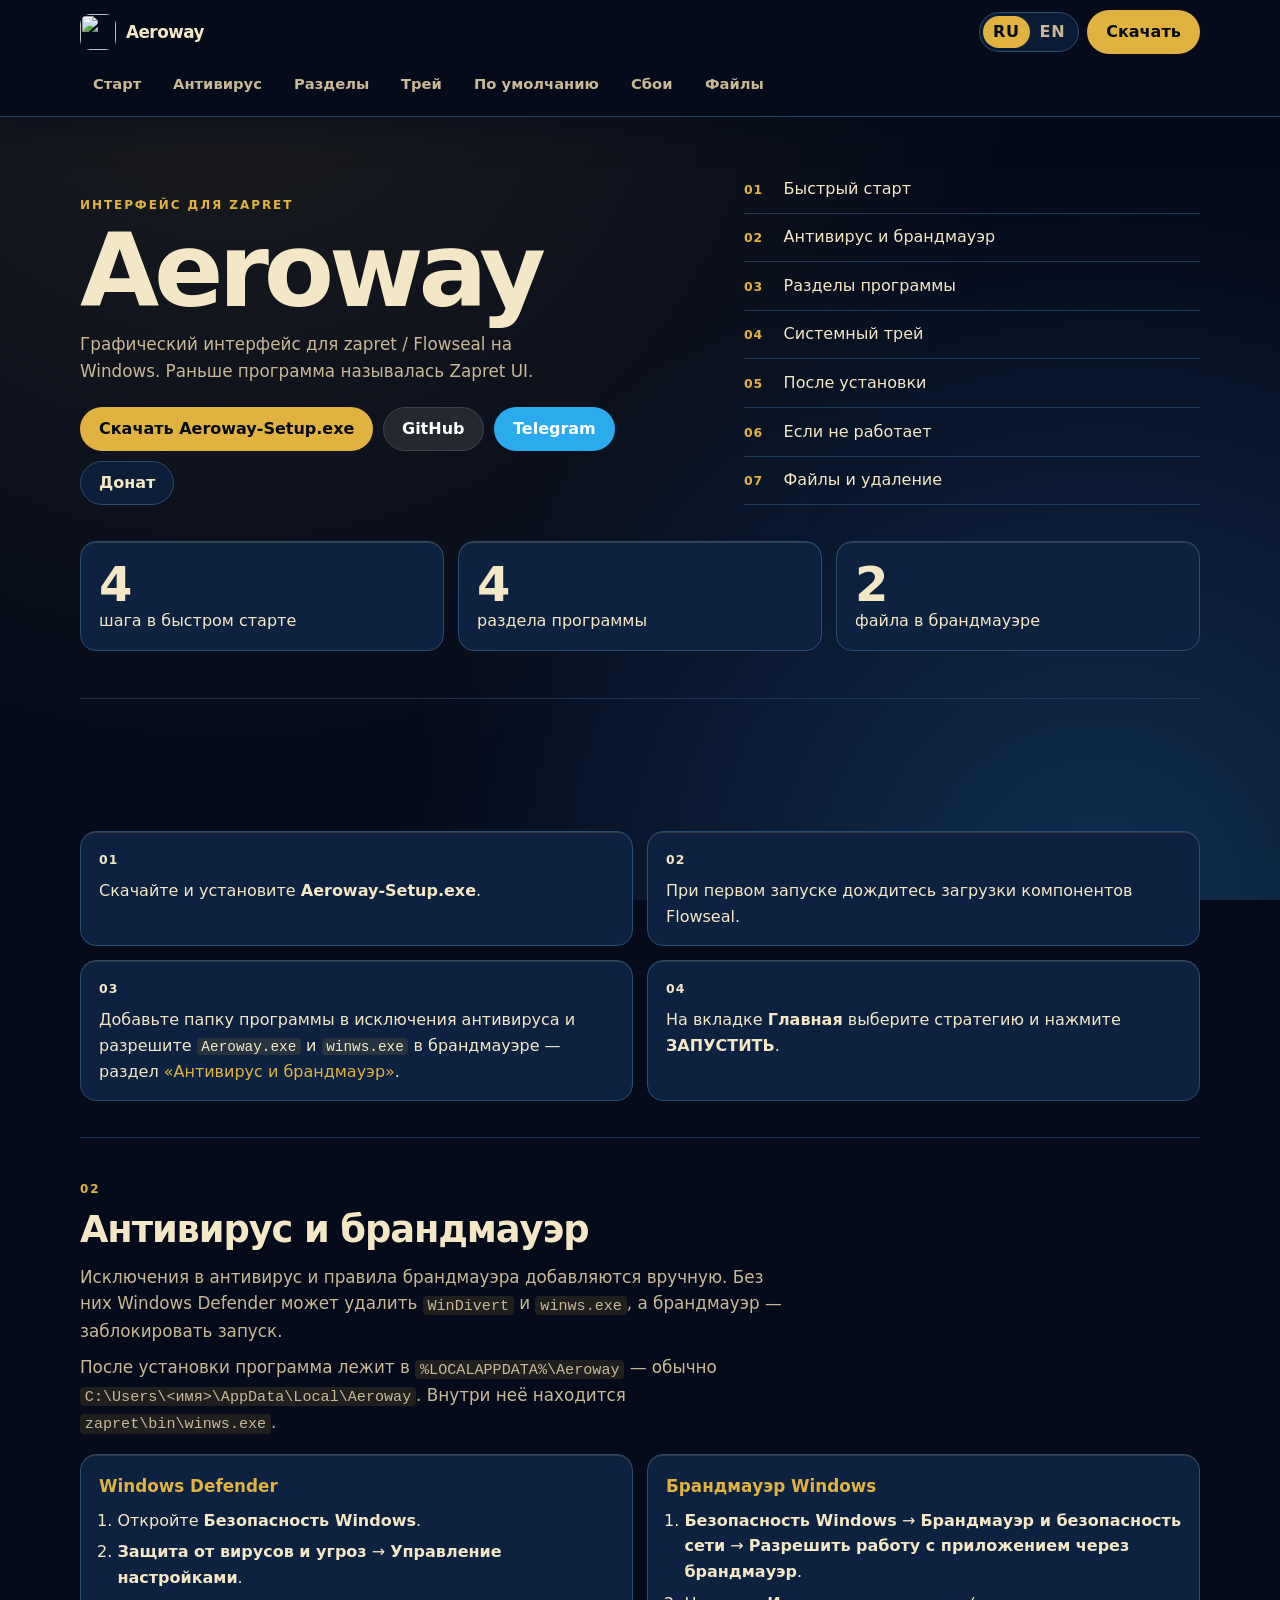
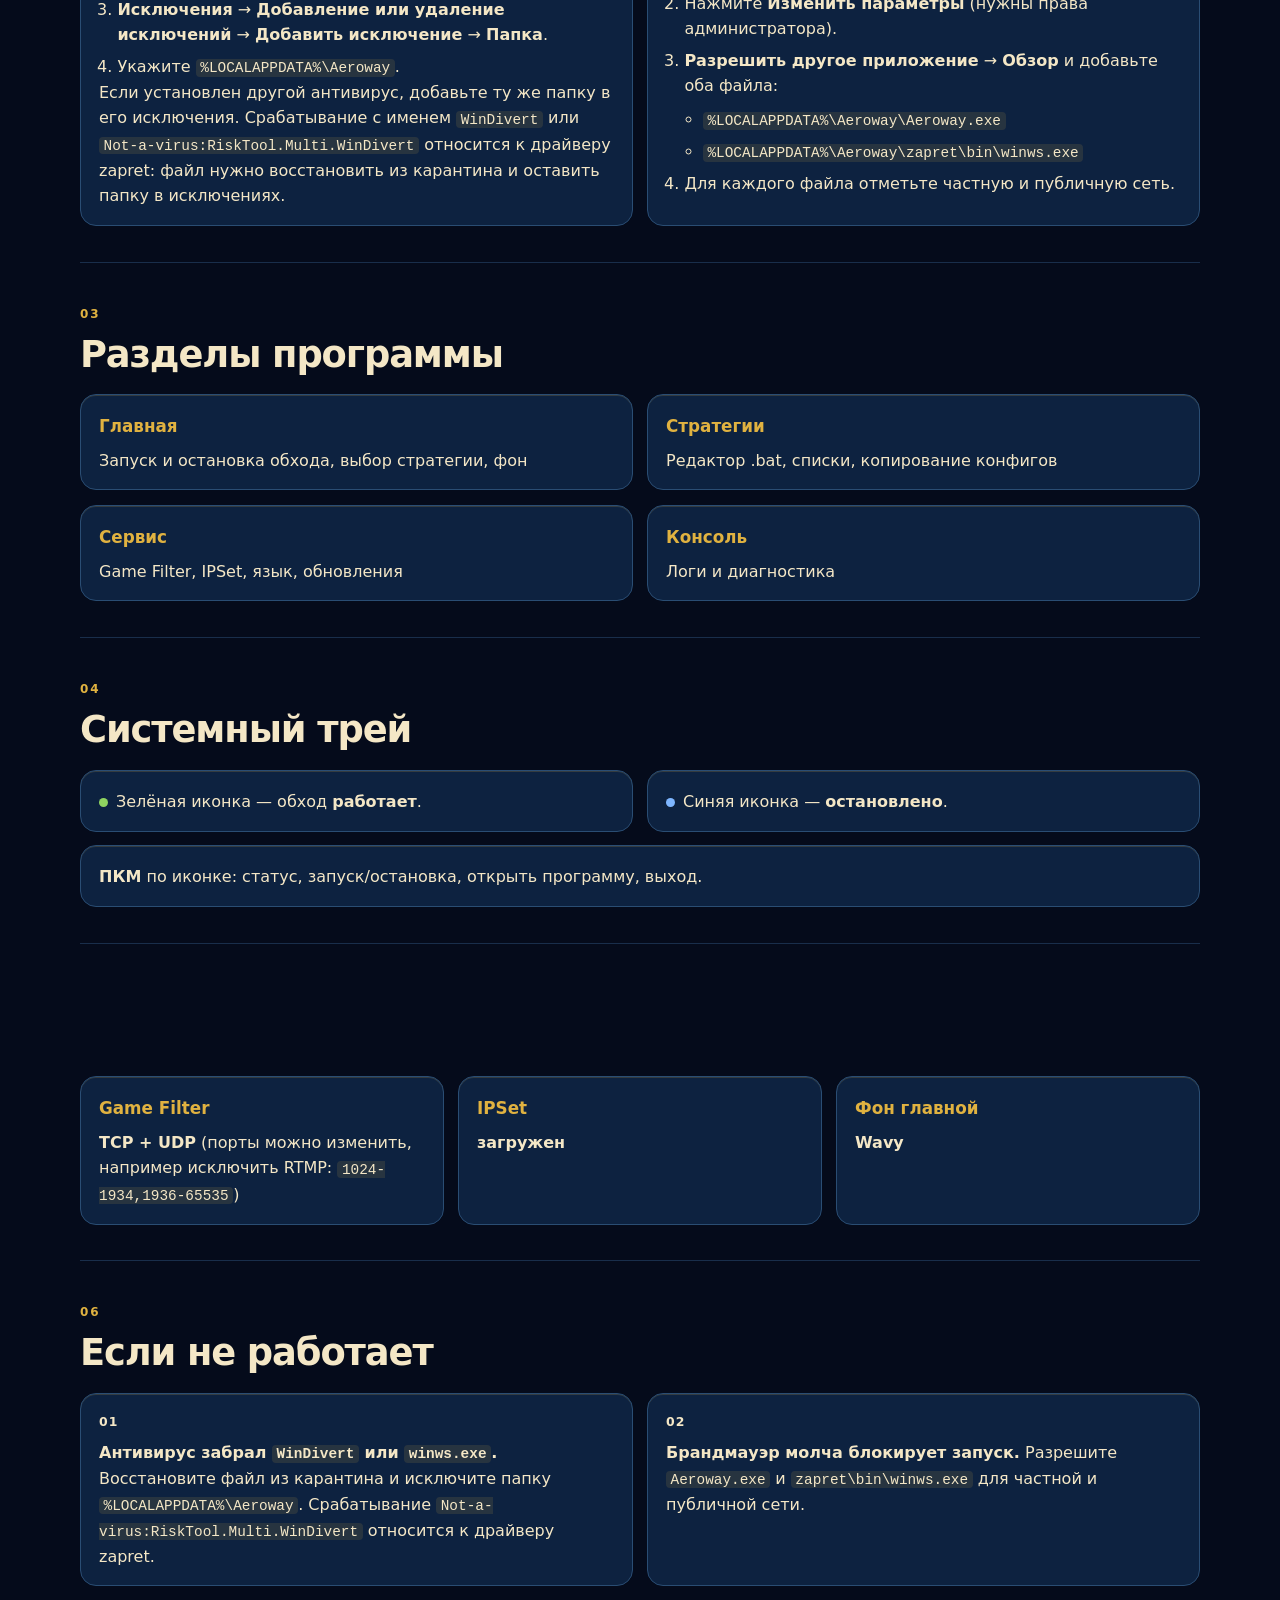
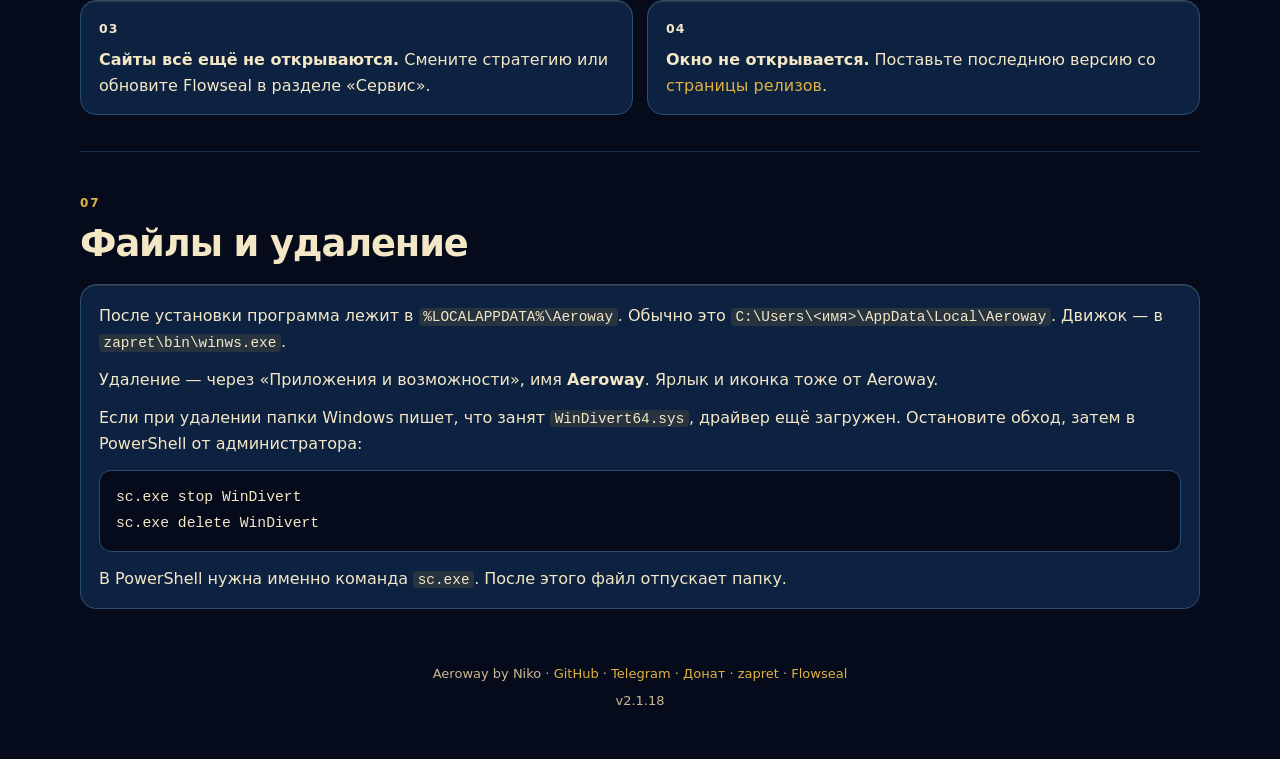
==== commit f5413ca9: "Усилить сборку страницы инструкций при скролле. Блоки входят сдвигом и масштабом и монтируются по оч" ====
--- a/docs/index.html
+++ b/docs/index.html
@@ -35,13 +35,13 @@
     <span data-lang="en">Skip to content</span>
   </a>
 
-  <header class="topbar">
+  <header class="topbar" data-assembly>
     <div class="topbar-row bar-inner">
-      <a class="brand" href="#top">
+      <a class="brand" href="#top" data-reveal>
         <img src="https://raw.githubusercontent.com/RaccoonLaptop/Aeroway/main/Assets/icon-readme.png" alt="" width="36" height="36">
         Aeroway
       </a>
-      <div class="topbar-actions">
+      <div class="topbar-actions" data-reveal>
         <div class="lang-switch" role="group" data-label-ru="Язык" data-label-en="Language" aria-label="Язык">
           <button type="button" data-set-lang="ru" aria-pressed="true">RU</button>
           <button type="button" data-set-lang="en" aria-pressed="false">EN</button>
@@ -53,19 +53,19 @@
       </div>
     </div>
     <nav class="nav-scroll bar-inner" data-label-ru="Разделы руководства" data-label-en="Guide sections" aria-label="Разделы руководства">
-      <a data-nav href="#start"><span data-lang="ru">Старт</span><span data-lang="en">Start</span></a>
-      <a data-nav href="#antivirus"><span data-lang="ru">Антивирус</span><span data-lang="en">Antivirus</span></a>
-      <a data-nav href="#sections"><span data-lang="ru">Разделы</span><span data-lang="en">Sections</span></a>
-      <a data-nav href="#tray"><span data-lang="ru">Трей</span><span data-lang="en">Tray</span></a>
-      <a data-nav href="#defaults"><span data-lang="ru">По умолчанию</span><span data-lang="en">Defaults</span></a>
-      <a data-nav href="#trouble"><span data-lang="ru">Сбои</span><span data-lang="en">Fixes</span></a>
-      <a data-nav href="#files"><span data-lang="ru">Файлы</span><span data-lang="en">Files</span></a>
+      <a data-nav data-reveal href="#start"><span data-lang="ru">Старт</span><span data-lang="en">Start</span></a>
+      <a data-nav data-reveal href="#antivirus"><span data-lang="ru">Антивирус</span><span data-lang="en">Antivirus</span></a>
+      <a data-nav data-reveal href="#sections"><span data-lang="ru">Разделы</span><span data-lang="en">Sections</span></a>
+      <a data-nav data-reveal href="#tray"><span data-lang="ru">Трей</span><span data-lang="en">Tray</span></a>
+      <a data-nav data-reveal href="#defaults"><span data-lang="ru">По умолчанию</span><span data-lang="en">Defaults</span></a>
+      <a data-nav data-reveal href="#trouble"><span data-lang="ru">Сбои</span><span data-lang="en">Fixes</span></a>
+      <a data-nav data-reveal href="#files"><span data-lang="ru">Файлы</span><span data-lang="en">Files</span></a>
     </nav>
   </header>
 
   <main class="guide" id="content">
     <div class="wrap">
-      <header class="hero">
+      <header class="hero" data-assembly>
         <div class="hero-grid">
           <div data-stagger>
             <p class="kicker" data-reveal>
@@ -77,14 +77,14 @@
               <span data-lang="ru">Графический интерфейс для zapret / Flowseal на Windows. Раньше программа называлась Zapret UI.</span>
               <span data-lang="en">Graphical interface for zapret / Flowseal on Windows. Previously called Zapret UI.</span>
             </p>
-            <div class="cta" data-reveal>
-              <a class="btn btn-gold" href="https://github.com/RaccoonLaptop/Aeroway/releases/latest">
+            <div class="cta">
+              <a class="btn btn-gold" data-reveal href="https://github.com/RaccoonLaptop/Aeroway/releases/latest">
                 <span data-lang="ru">Скачать Aeroway-Setup.exe</span>
                 <span data-lang="en">Download Aeroway-Setup.exe</span>
               </a>
-              <a class="btn btn-github" href="https://github.com/RaccoonLaptop/Aeroway">GitHub</a>
-              <a class="btn btn-telegram" href="https://t.me/AerowayUI">Telegram</a>
-              <a class="btn btn-ghost" href="donate.html">
+              <a class="btn btn-github" data-reveal href="https://github.com/RaccoonLaptop/Aeroway">GitHub</a>
+              <a class="btn btn-telegram" data-reveal href="https://t.me/AerowayUI">Telegram</a>
+              <a class="btn btn-ghost" data-reveal href="donate.html">
                 <span data-lang="ru">Донат</span>
                 <span data-lang="en">Donate</span>
               </a>
@@ -118,7 +118,7 @@
         </div>
       </header>
 
-      <section class="section" id="start">
+      <section class="section" data-assembly id="start">
         <div class="section-head" data-reveal>
           <p class="kicker">01</p>
           <h2><span data-lang="ru">Быстрый старт</span><span data-lang="en">Quick start</span></h2>
@@ -155,7 +155,7 @@
         </ol>
       </section>
 
-      <section class="section" id="antivirus">
+      <section class="section" data-assembly id="antivirus">
         <div class="section-head" data-reveal>
           <p class="kicker">02</p>
           <h2><span data-lang="ru">Антивирус и брандмауэр</span><span data-lang="en">Antivirus and firewall</span></h2>
@@ -222,7 +222,7 @@
         </div>
       </section>
 
-      <section class="section" id="sections">
+      <section class="section" data-assembly id="sections">
         <div class="section-head" data-reveal>
           <p class="kicker">03</p>
           <h2><span data-lang="ru">Разделы программы</span><span data-lang="en">App sections</span></h2>
@@ -247,7 +247,7 @@
         </ul>
       </section>
 
-      <section class="section" id="tray">
+      <section class="section" data-assembly id="tray">
         <div class="section-head" data-reveal>
           <p class="kicker">04</p>
           <h2><span data-lang="ru">Системный трей</span><span data-lang="en">System tray</span></h2>
@@ -265,7 +265,7 @@
         </div>
       </section>
 
-      <section class="section" id="defaults">
+      <section class="section" data-assembly id="defaults">
         <div class="section-head" data-reveal>
           <p class="kicker">05</p>
           <h2><span data-lang="ru">После установки по умолчанию</span><span data-lang="en">Fresh install defaults</span></h2>
@@ -289,7 +289,7 @@
         </ul>
       </section>
 
-      <section class="section" id="trouble">
+      <section class="section" data-assembly id="trouble">
         <div class="section-head" data-reveal>
           <p class="kicker">06</p>
           <h2><span data-lang="ru">Если не работает</span><span data-lang="en">If it does not start</span></h2>
@@ -326,7 +326,7 @@
         </ol>
       </section>
 
-      <section class="section" id="files">
+      <section class="section" data-assembly id="files">
         <div class="section-head" data-reveal>
           <p class="kicker">07</p>
           <h2><span data-lang="ru">Файлы и удаление</span><span data-lang="en">Files and removal</span></h2>
--- a/docs/site.css
+++ b/docs/site.css
@@ -491,20 +491,34 @@
 .thanks-links a { margin: 0 8px; }
 .thanks-links a:hover { text-decoration: underline; }
 
-@keyframes rise {
-  from { opacity: 0; transform: translateY(28px); }
-  to { opacity: 1; transform: translateY(0); }
+@keyframes assemble {
+  from {
+    opacity: 0;
+    transform: translateY(64px) scale(0.96);
+  }
+  to {
+    opacity: 1;
+    transform: translateY(0) scale(1);
+  }
+}
+
+@keyframes assemble-bar {
+  from { opacity: 0; transform: translateY(16px) scale(0.96); }
+  to { opacity: 1; transform: none; }
 }
 
 html.js [data-reveal] {
   opacity: 0;
-  transform: translateY(28px);
 }
 
 html.js [data-reveal].is-in {
-  opacity: 1;
-  transform: translateY(0);
-  animation: rise 0.85s var(--ease-out) both;
+  animation: assemble 1.05s var(--ease-out) both;
+  transform-origin: 50% 100%;
+}
+
+html.js .nav-scroll [data-reveal].is-in {
+  animation-name: assemble-bar;
+  animation-duration: 0.7s;
 }
 
 @media (max-width: 860px) {
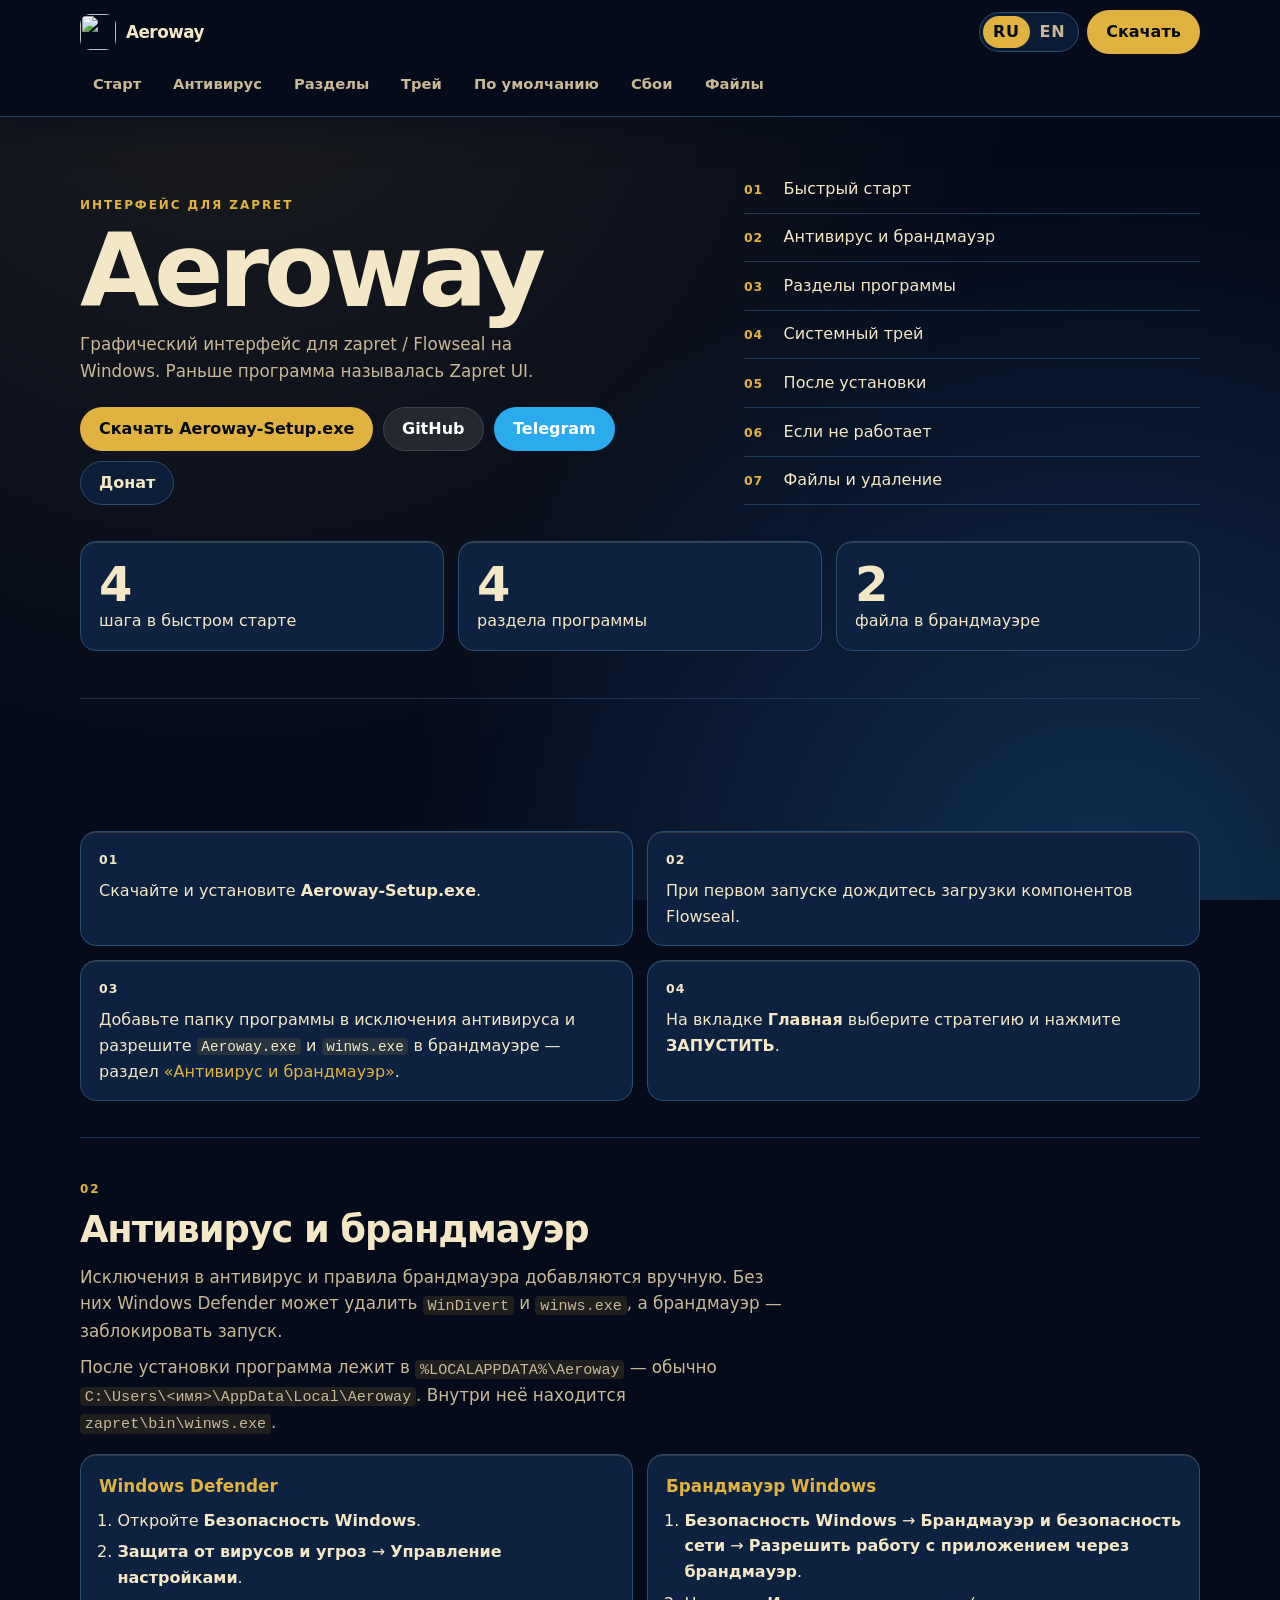
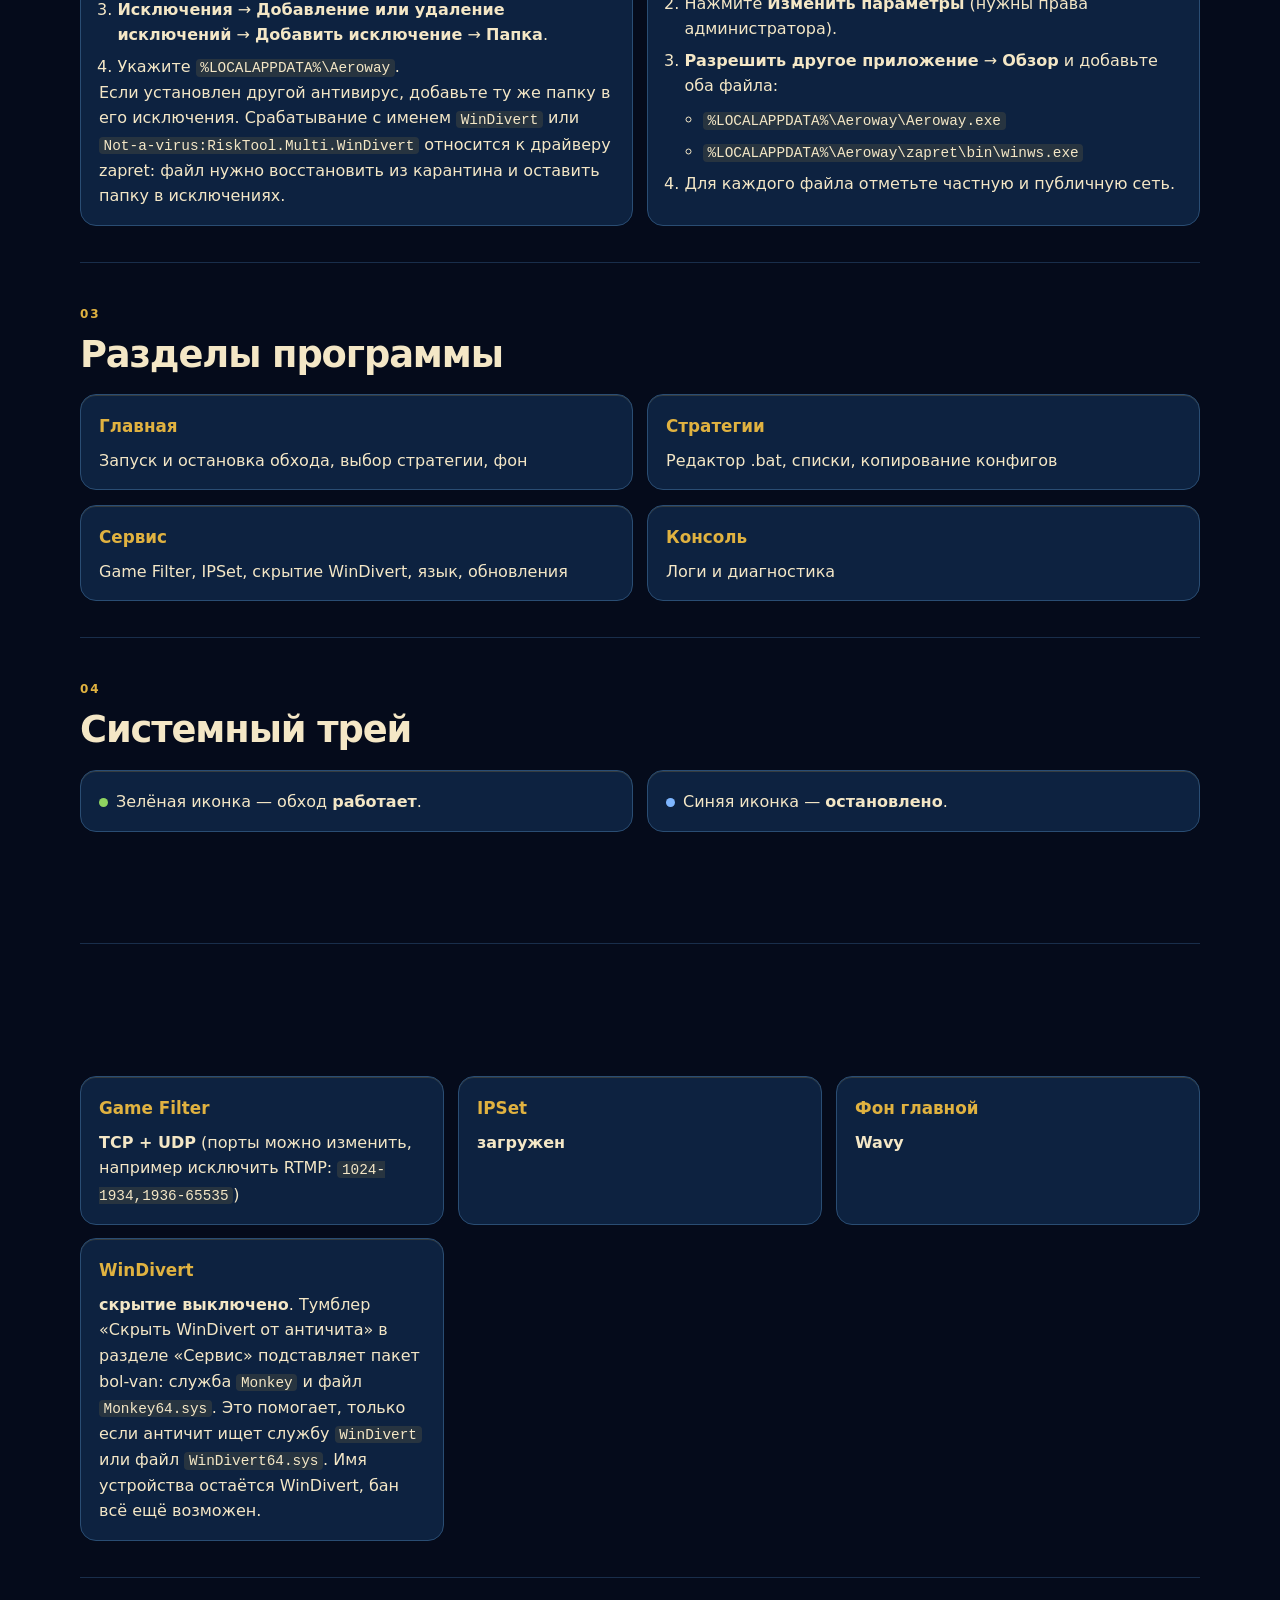
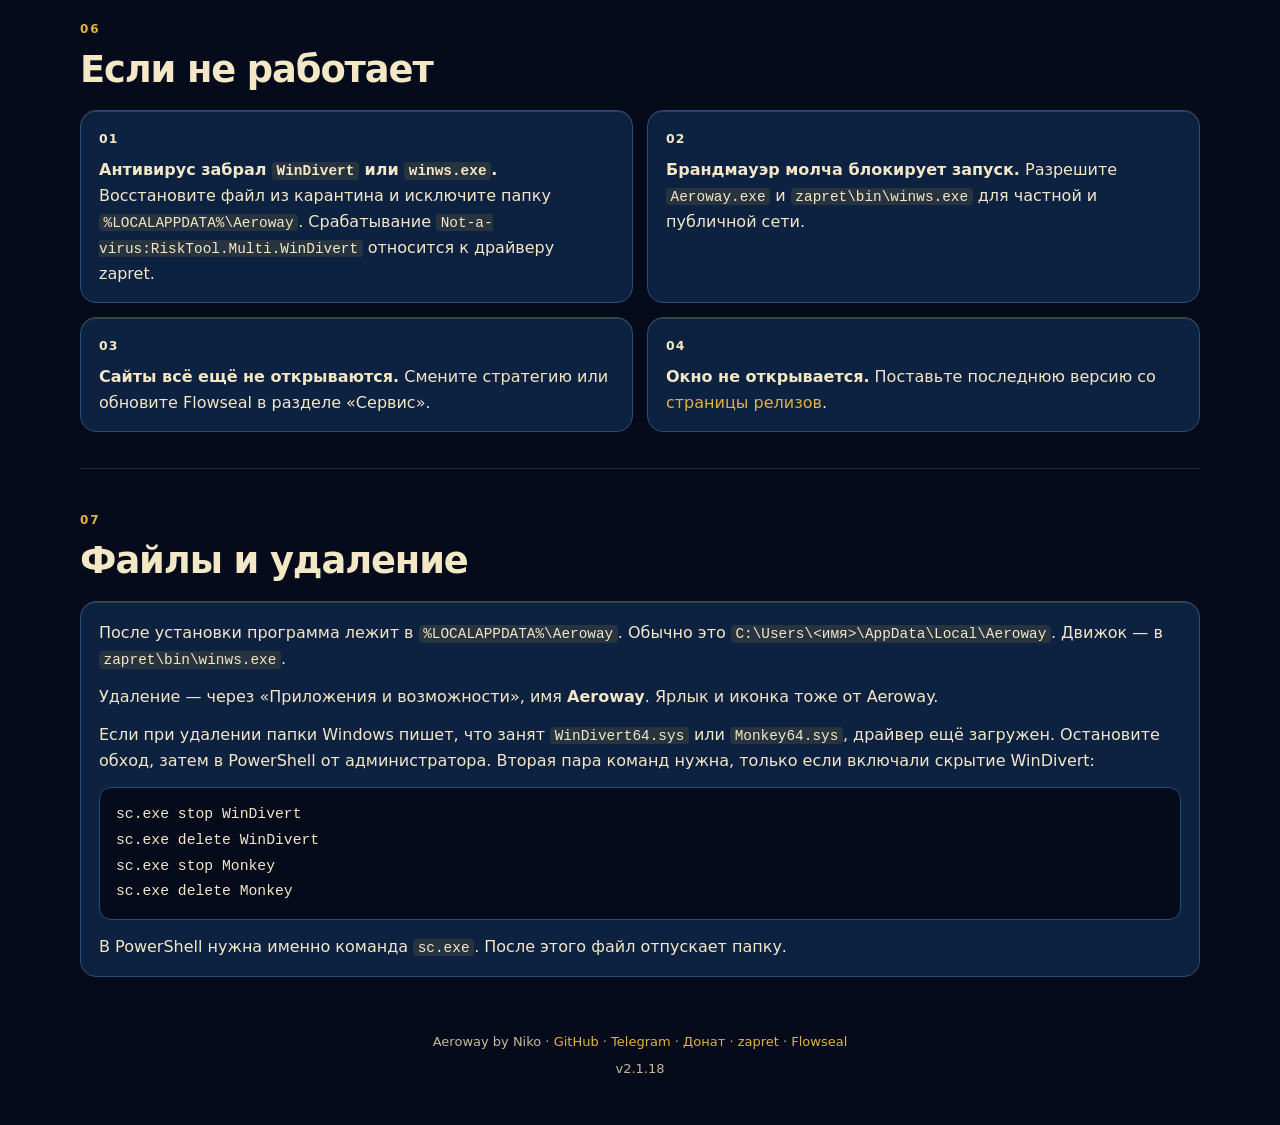
==== commit ed4f5835: "Добавить необязательное скрытие WinDivert через пакет bol-van. Тумблер в «Сервисе» подставляет служб" ====
--- a/docs/index.html
+++ b/docs/index.html
@@ -238,7 +238,7 @@
           </li>
           <li class="card" data-reveal>
             <h3><span data-lang="ru">Сервис</span><span data-lang="en">Service</span></h3>
-            <p><span data-lang="ru">Game Filter, IPSet, язык, обновления</span><span data-lang="en">Game filter, IPSet, language, updates</span></p>
+            <p><span data-lang="ru">Game Filter, IPSet, скрытие WinDivert, язык, обновления</span><span data-lang="en">Game filter, IPSet, WinDivert hide, language, updates</span></p>
           </li>
           <li class="card" data-reveal>
             <h3><span data-lang="ru">Консоль</span><span data-lang="en">Console</span></h3>
@@ -285,6 +285,13 @@
           <li class="card" data-reveal>
             <h3><span data-lang="ru">Фон главной</span><span data-lang="en">Home background</span></h3>
             <p><strong>Wavy</strong></p>
+          </li>
+          <li class="card" data-reveal>
+            <h3>WinDivert</h3>
+            <p>
+              <span data-lang="ru"><strong>скрытие выключено</strong>. Тумблер «Скрыть WinDivert от античита» в разделе «Сервис» подставляет пакет bol-van: служба <code>Monkey</code> и файл <code>Monkey64.sys</code>. Это помогает, только если античит ищет службу <code>WinDivert</code> или файл <code>WinDivert64.sys</code>. Имя устройства остаётся WinDivert, бан всё ещё возможен.</span>
+              <span data-lang="en"><strong>hide is off</strong>. The “Hide WinDivert from anticheat” switch in Service installs the bol-van package: service <code>Monkey</code> and file <code>Monkey64.sys</code>. It only helps when an anticheat looks for the <code>WinDivert</code> service or <code>WinDivert64.sys</code>. The device name stays WinDivert, so a ban is still possible.</span>
+            </p>
           </li>
         </ul>
       </section>
@@ -341,11 +348,13 @@
             <span data-lang="en">Remove it from Apps &amp; features under the name <strong>Aeroway</strong>. The shortcut and icon use that name too.</span>
           </p>
           <p>
-            <span data-lang="ru">Если при удалении папки Windows пишет, что занят <code>WinDivert64.sys</code>, драйвер ещё загружен. Остановите обход, затем в PowerShell от администратора:</span>
-            <span data-lang="en">If Windows says <code>WinDivert64.sys</code> is in use, the driver is still loaded. Stop the bypass, then in an administrator PowerShell window:</span>
+            <span data-lang="ru">Если при удалении папки Windows пишет, что занят <code>WinDivert64.sys</code> или <code>Monkey64.sys</code>, драйвер ещё загружен. Остановите обход, затем в PowerShell от администратора. Вторая пара команд нужна, только если включали скрытие WinDivert:</span>
+            <span data-lang="en">If Windows says <code>WinDivert64.sys</code> or <code>Monkey64.sys</code> is in use, the driver is still loaded. Stop the bypass, then in an administrator PowerShell window. The second pair is only needed if WinDivert hide was turned on:</span>
           </p>
           <pre><code>sc.exe stop WinDivert
-sc.exe delete WinDivert</code></pre>
+sc.exe delete WinDivert
+sc.exe stop Monkey
+sc.exe delete Monkey</code></pre>
           <p>
             <span data-lang="ru">В PowerShell нужна именно команда <code>sc.exe</code>. После этого файл отпускает папку.</span>
             <span data-lang="en">In PowerShell the command must be <code>sc.exe</code>. After that the file no longer locks the folder.</span>
--- a/docs/site.css
+++ b/docs/site.css
@@ -512,7 +512,7 @@
 }
 
 html.js [data-reveal].is-in {
-  animation: assemble 1.05s var(--ease-out) both;
+  animation: assemble 1.15s var(--ease-out) both;
   transform-origin: 50% 100%;
 }
 
